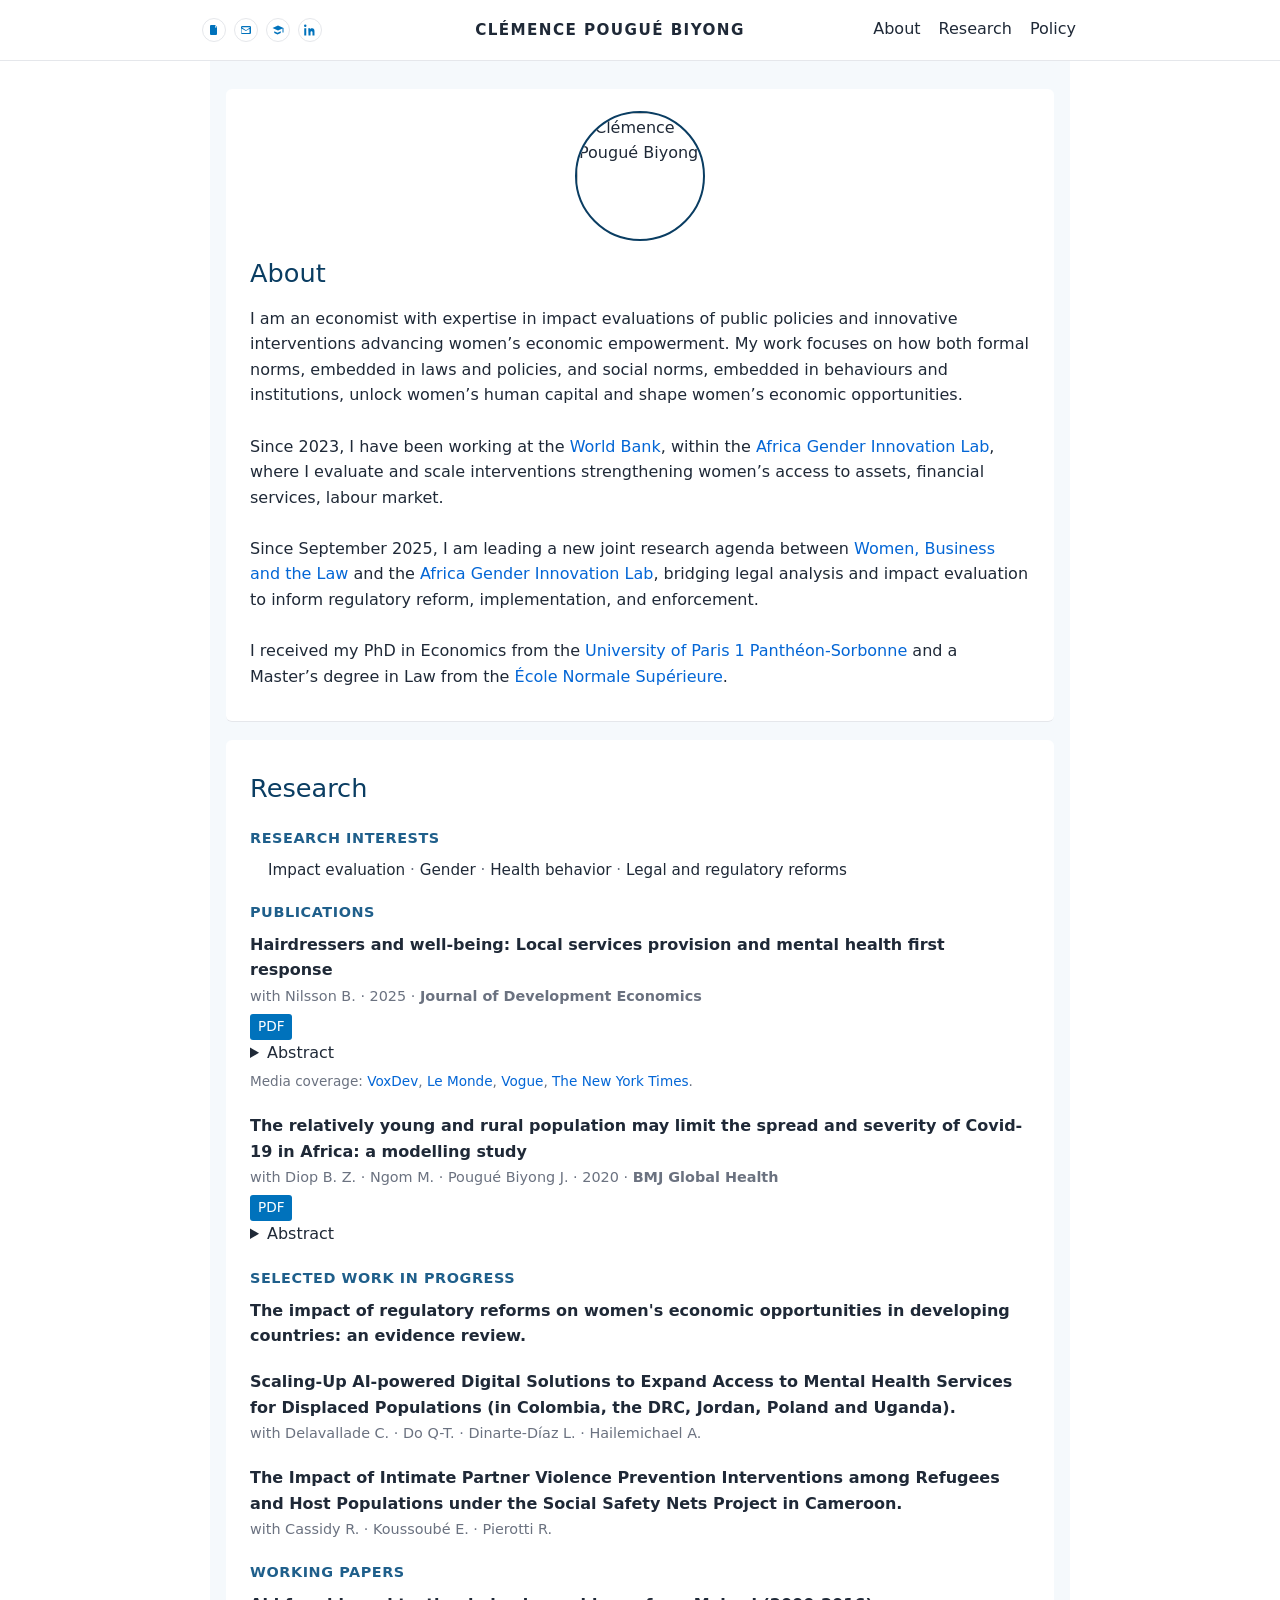
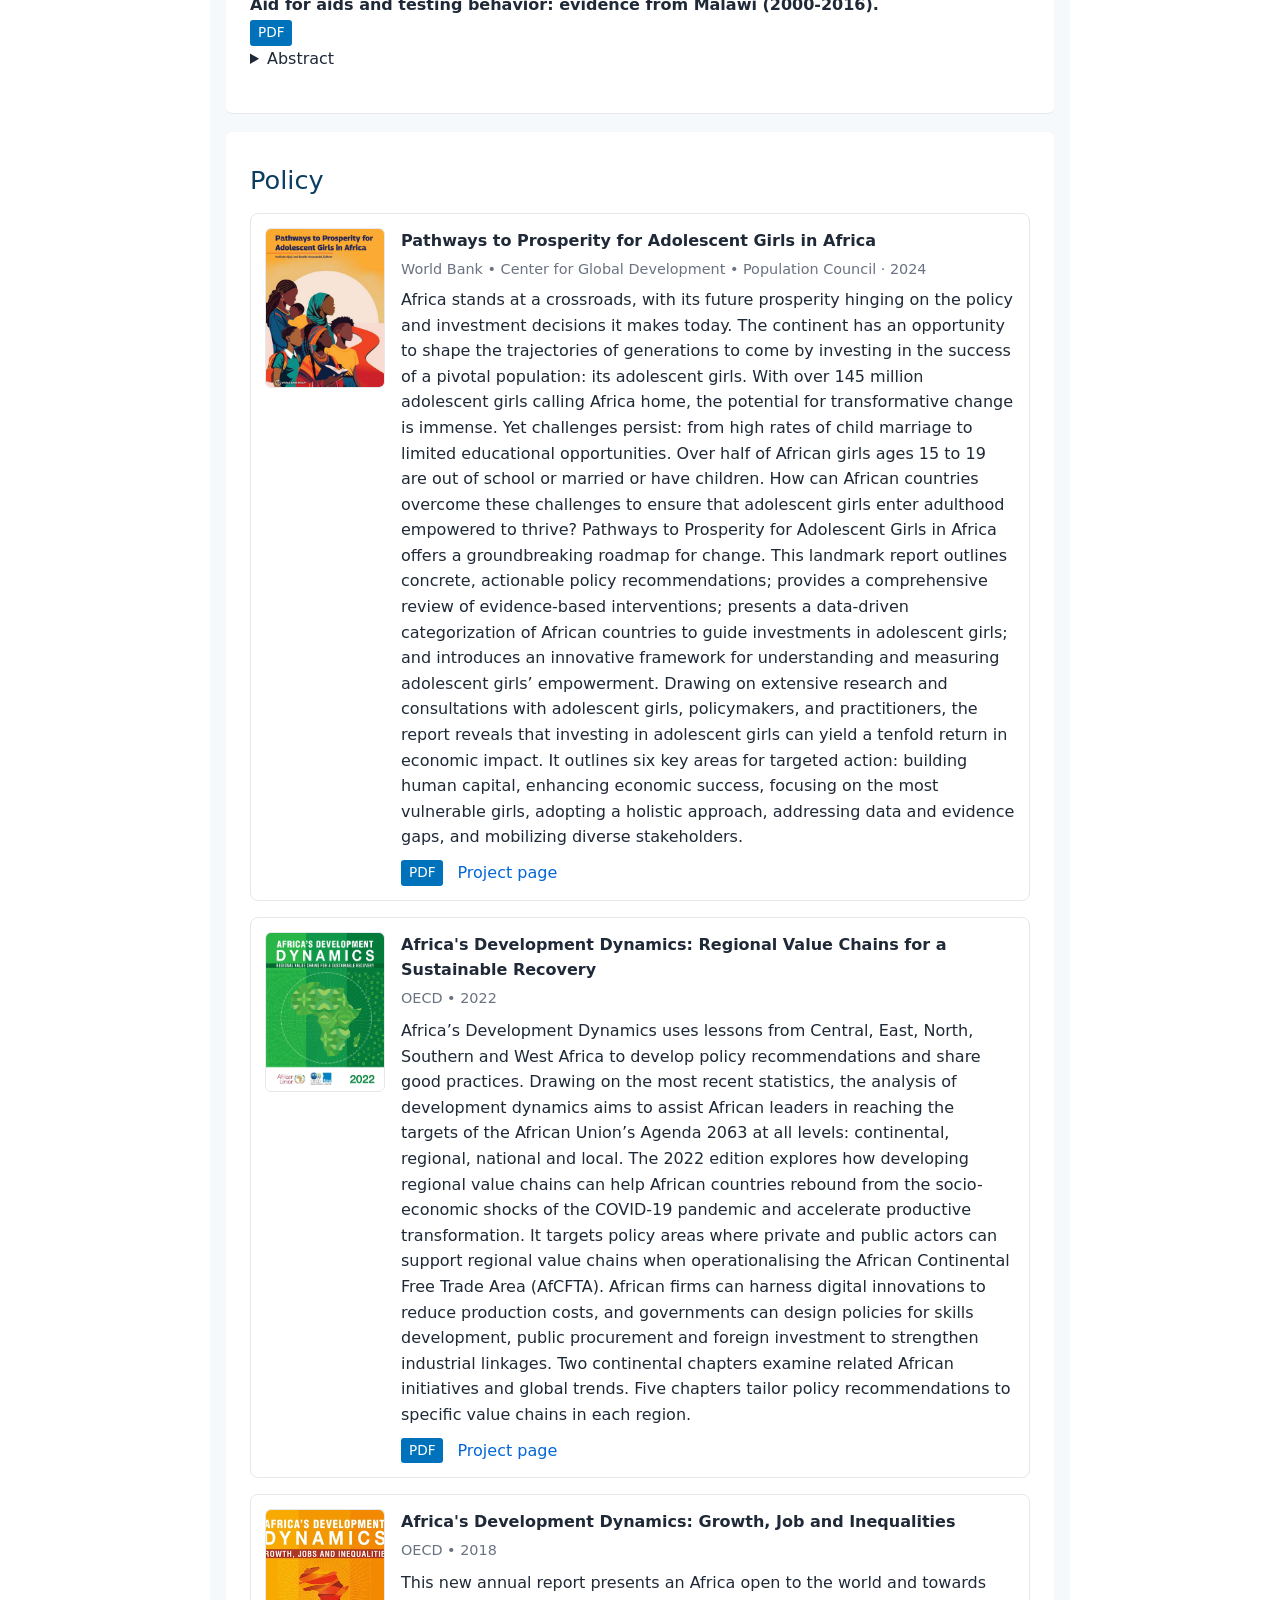
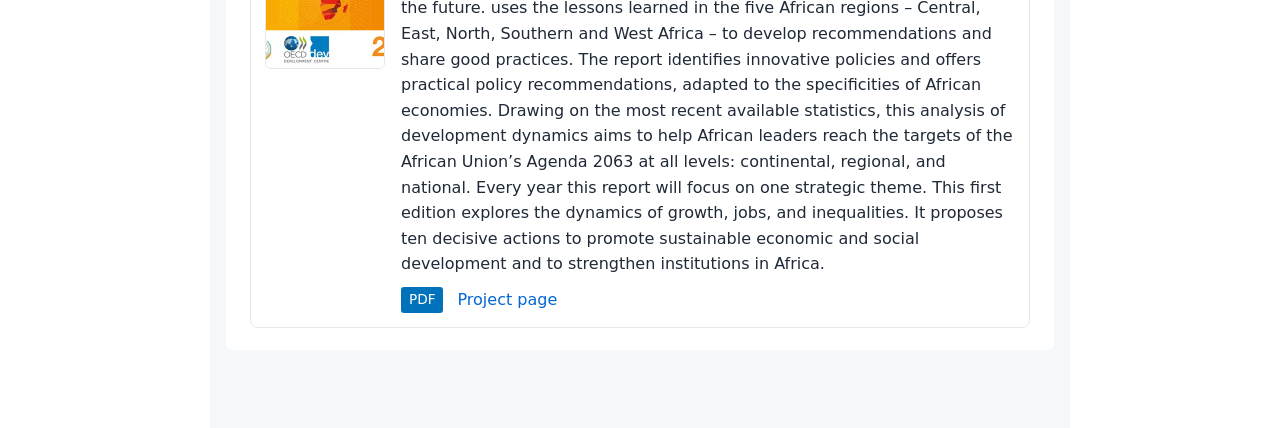
==== index.html @ cf520dab "Update index.html" ====
<head>
  <meta charset="utf-8">
  <meta name="viewport" content="width=device-width, initial-scale=1">

  <title>Clémence Pougué Biyong</title>

  <!-- Base styles -->
  <link rel="stylesheet" href="assets/css/style.css">

  <!-- One-page layout + overrides -->
  <link rel="stylesheet" href="assets/css/onepage.css">
</head>


<body class="onepage">

  <!-- Sticky top bandeau -->
<header class="topbar">
  <div class="topbar-inner topbar-3col">

    <!-- Left: photo + icons -->
 <div class="top-left">
  <div class="top-icons">
    <a class="top-icon" href="assets/cv/cv.pdf" target="_blank" rel="noopener" aria-label="CV" title="CV">
      <svg viewBox="0 0 24 24" aria-hidden="true">
        <path d="M6 2h8l4 4v14a2 2 0 0 1-2 2H6a2 2 0 0 1-2-2V4a2 2 0 0 1 2-2zm8 1.5V7h3.5L14 3.5zM7 12h10v1.5H7V12zm0 3h10v1.5H7V15zm0-6h6v1.5H7V9z"/>
      </svg>
    </a>

    <a class="top-icon" href="mailto:cpouguebiyong@worldbank.org" aria-label="Email" title="Email">
      <svg viewBox="0 0 24 24" aria-hidden="true">
        <path d="M2 6.5A2.5 2.5 0 0 1 4.5 4h15A2.5 2.5 0 0 1 22 6.5v11A2.5 2.5 0 0 1 19.5 20h-15A2.5 2.5 0 0 1 2 17.5v-11Zm2 .3v.3l8 5.2 8-5.2v-.3a.5.5 0 0 0-.5-.5h-15a.5.5 0 0 0-.5.5Zm16 2.1-7.4 4.8a1.5 1.5 0 0 1-1.6 0L3 8.9v8.6a.5.5 0 0 0 .5.5h15a.5.5 0 0 0 .5-.5V8.9Z"/>
      </svg>
    </a>

    <a class="top-icon" href="https://scholar.google.com/citations?user=H5azOdEAAAAJ&hl=fr" target="_blank" rel="noopener" aria-label="Google Scholar" title="Google Scholar">
      <svg viewBox="0 0 24 24" aria-hidden="true">
        <path d="M12 3 1 8l11 5 9-4.09V17h2V8L12 3zm-1 14.5-6.5-3V18L11 21l6.5-3v-3.5L11 17.5z"/>
      </svg>
    </a>

    <a class="top-icon" href="https://www.linkedin.com/in/cl%C3%A9mence-pougu%C3%A9-biyong-87492a155" target="_blank" rel="noopener" aria-label="LinkedIn" title="LinkedIn">
      <svg viewBox="0 0 24 24" aria-hidden="true">
        <path d="M4.98 3.5A2.48 2.48 0 1 1 2.5 1a2.48 2.48 0 0 1 2.48 2.5zM.5 8.5h4V23h-4zM8.5 8.5h3.8v2h.05c.53-1 1.84-2.05 3.79-2.05 4.05 0 4.8 2.67 4.8 6.14V23h-4v-5.4c0-1.29-.02-2.95-1.8-2.95-1.8 0-2.08 1.4-2.08 2.85V23h-4z"/>
      </svg>
    </a>
  </div>
</div>


    <!-- Centre: name -->
    <div class="top-center">
      <span class="brand-name">CLÉMENCE POUGUÉ BIYONG</span>
    </div>

    <!-- Right: nav -->
    <nav class="topnav top-right">
      <a href="#about">About</a>
      <a href="#research">Research</a>
      <a href="#policy">Policy</a>
    </nav>

  </div>
</header>


   <!-- Sticky top bandeau -->
<link rel="stylesheet" href="assets/css/style.css" />
<link rel="stylesheet" href="assets/css/onepage.css" />


  <!-- Main content -->
  <main class="main">

    <!-- ABOUT -->
   <section id="about" class="section">
       <img src="assets/img/Photo.jpeg"
       alt="Clémence Pougué Biyong"
       class="about-photo about-photo-top">

  <h2>About</h2>

  <div class="about-block">

    <p class="intro">
  I am an economist with expertise in impact evaluations of public policies and innovative interventions advancing women’s economic empowerment. 
      My work focuses on how both formal norms, embedded in laws and policies, and social norms, embedded in behaviours and institutions, 
      unlock women’s human capital and shape women’s economic opportunities.<br><br>
  Since 2023, I have been working at the
  <a href="https://www.worldbank.org/ext/en/home" target="_blank" rel="noopener">World Bank</a>,
  within the
  <a href="https://www.worldbank.org/en/programs/africa-gender-innovation-lab" target="_blank" rel="noopener">Africa Gender Innovation Lab</a>,
  where I evaluate and scale interventions strengthening women’s access to assets, financial services, labour market. <br><br>
  Since September 2025, I am leading a new joint research agenda between
  <a href="https://wbl.worldbank.org/" target="_blank" rel="noopener">Women, Business and the Law</a>
  and the
  <a href="https://www.worldbank.org/en/programs/africa-gender-innovation-lab" target="_blank" rel="noopener">Africa Gender Innovation Lab</a>,
  bridging legal analysis and impact evaluation to inform regulatory reform, implementation, and enforcement.<br><br>
 
  I received my PhD in Economics from the
  <a href="https://centredeconomiesorbonne.cnrs.fr/en/home/" target="_blank" rel="noopener">University of Paris 1 Panthéon-Sorbonne</a> and a Master’s degree in Law from the
  <a href="https://www.ens-rennes.fr/" target="_blank" rel="noopener">École Normale Supérieure</a>.
    </p>
  </div>

       
    </section>

    <!-- RESEARCH -->
   <section id="research" class="section">
  <h2>Research</h2>

  <!-- Research interests -->
  <div class="subhead">Research interests</div>
  <div class="research-interests">
   <span>Impact evaluation</span>
  <span>Gender</span>
  <span>Health behavior</span>
  <span>Legal and regulatory reforms</span>
</div>


  <!-- Publications -->
  <div class="subhead">Publications</div>

  <div class="paper">
    <div class="paper-title">
      Hairdressers and well-being: Local services provision and mental health first response
    </div>

    <div class="paper-meta">
      <span class="paper-coauthor" href="https://bjornnilsson.weebly.com/" target="_blank" rel="noopener"> with Nilsson B.</span> ·
      <span class="paper-year">2025</span> ·
      <span class="paper-journal">Journal of Development Economics</span>
    </div>

    <div class="paper-links">
      <a class="pdf-link" href="https://doi.org/10.1016/j.jdeveco.2025.103528" target="_blank" rel="noopener">PDF</a>
      <details class="abstract-toggle">
      <summary>Abstract</summary>
      <p>
        Mental health is globally underfunded. In low-income settings, innovative and layman solutions may constitute alternatives to formal 
        medical systems. We evaluate an innovative program training hairdressers to act as first responders to manifestations of mental health issues. 
        73 hairdressers were trained in active listening. We find some evidence that the training improved hairdresser-customer interactions, 
        but found no effect on the mental health of customers. We also found that training worsened mental health outcomes for hairdressers, 
        and speculate that this has to do with reduced stigma and improved self-evaluative capacities, showing that both customers and hairdressers 
        updated their beliefs about mental health. These results suggest that training alone in a context with stigma and poor mental 
        health awareness may not be enough to measurably improve mental health outcomes, and future similar interventions may want to consider 
        combining training with subsidized access to care, at least in an initial phase.
      </p>
    </details>
    </div>

    <div class="paper-media">
      Media coverage:
      <a href="https://voxdev.org/topic/health/caredressers-lessons-training-local-services-provide-mental-health-support" target="_blank" rel="noopener">VoxDev</a>, 
      <a href="https://www.lemonde.fr/afrique/article/2024/08/30/en-afrique-de-l-ouest-des-coiffeuses-en-premiere-ligne-face-aux-troubles-de-sante-mentale_6299004_3212.html" target="_blank" rel="noopener">Le Monde</a>,
      <a href="https://www.vogue.com/article/global-women-togo-braids" target="_blank" rel="noopener">Vogue</a>,
      <a href="https://www.nytimes.com/2023/11/26/world/africa/hair-salon-mental-health-services.html" target="_blank" rel="noopener">The New York Times</a>.
    </div>
  </div>

       <div class="paper">
    <div class="paper-title">
      The relatively young and rural population may limit the spread and severity of Covid-19 in Africa: a modelling study
    </div>

    <div class="paper-meta">
      <span class="paper-coauthor" href="https://bzdiop.github.io/" target="_blank" rel="noopener"> with Diop B. Z.</span> ·
      <span class="paper-coauthor" href="https://www.anl.gov/profile/marieme-ngom" target="_blank" rel="noopener"> Ngom M.</span> ·
      <span class="paper-coauthor" href="https://scholar.google.com/citations?user=QR7un6AAAAAJ&hl=fr&oi=ao" target="_blank" rel="noopener"> Pougué Biyong J.</span> ·
      <span class="paper-year">2020</span> ·
      <span class="paper-journal">BMJ Global Health</span>
    </div>

    <div class="paper-links">
      <a class="pdf-link" href="https://gh.bmj.com/content/5/5/e002699" target="_blank" rel="noopener">PDF</a>
      <details class="abstract-toggle">
      <summary>Abstract</summary>
      <p>
      A novel coronavirus disease 2019 (COVID-19) has spread to all regions of the world. There is great uncertainty regarding how countries’ characteristics will affect the spread of the epidemic; to date, there are few studies that attempt to predict the spread of the epidemic in African countries. In this paper, we investigate the role of demographic patterns, urbanisation and comorbidities on the possible trajectories of COVID-19 in Ghana, Kenya and Senegal.
       We use an augmented deterministic Susceptible-Infected-Recovered model to predict the true spread of the disease, under the containment measures taken so far. We disaggregate the infected compartment into asymptomatic, mildly symptomatic and severely symptomatic to match observed clinical development of COVID-19. We also account for age structures, urbanisation and comorbidities (HIV, tuberculosis, anaemia).
      In our baseline model, we project that the peak of active cases will occur in July, subject to the effectiveness of policy measures. When accounting for the urbanisation, and factoring in comorbidities, the peak may occur between 2 June and 17 June (Ghana), 22 July and 29 August (Kenya) and, finally, 28 May and 15 June (Senegal). Successful containment policies could lead to lower rates of severe infections. While most cases will be mild, we project in the absence of policies further containing the spread, that between 0.78% and 1.03%, 0.61% and 1.22%, and 0.60% and 0.84% of individuals in Ghana, Kenya and Senegal, respectively, may develop severe symptoms at the time of the peak of the epidemic.
     Compared with Europe, Africa’s younger and rural population may modify the severity of the epidemic. The large youth population may lead to more infections but most of these infections will be asymptomatic or mild, and will probably go undetected. The higher prevalence of underlying conditions must be considered.
      </p>
    </details>
    </div>
  </div>

  <!-- Work in progress -->
  <div class="subhead">Selected work in progress</div>

  <div class="paper">
    <div class="paper-title">
     The impact of regulatory reforms on women's economic opportunities in developing countries: an evidence review.
    </div>
    </div>

    <div class="paper">
    <div class="paper-title">
      Scaling-Up AI-powered Digital Solutions to Expand Access to Mental Health Services for Displaced Populations (in Colombia, the DRC, Jordan, Poland and Uganda).
    </div>

    <div class="paper-meta">
      <span class="paper-coauthor" href="https://sites.google.com/site/claradelavallade/" target="_blank" rel="noopener"> with Delavallade C.</span> ·
      <span class="paper-coauthor" href="https://sites.google.com/site/quytoando/home" target="_blank" rel="noopener"> Do Q-T.</span> ·
      <span class="paper-coauthor" href="https://sites.google.com/view/lelys-dinarte/home" target="_blank" rel="noopener"> Dinarte-Díaz L.</span> ·
      <span class="paper-coauthor" href="https://scholar.google.com/citations?user=SPNZbfsAAAAJ&hl=en" target="_blank" rel="noopener"> Hailemichael A.</span> 
    </div>
  </div>

  <div class="paper">
    <div class="paper-title">
      The Impact of Intimate Partner Violence Prevention Interventions among Refugees and Host Populations under the Social Safety Nets Project in Cameroon.
    </div>

    <div class="paper-meta">
      <span class="paper-coauthor" href="https://rachelmcassidy.com/" target="_blank" rel="noopener"> with Cassidy R.</span> ·
      <span class="paper-coauthor" href="https://www.estellekoussoube.com/" target="_blank" rel="noopener"> Koussoubé E.</span> ·
      <span class="paper-coauthor" href="https://scholar.google.com/citations?user=HZvjn2UAAAAJ&hl=en" target="_blank" rel="noopener"> Pierotti R.</span> 
   </div>
  </div>

  <!-- Working papers -->
  <div class="subhead">Working papers</div>

     <div class="paper">
    <div class="paper-title">
      Aid for aids and testing behavior: evidence from Malawi (2000-2016).
    </div>

    <div class="paper-links">
      <a class="pdf-link" href="https://www.dropbox.com/s/ooha1xe2pfmu7y4/MWI_AIDS_2022_08.pdf?dl=0" target="_blank" rel="noopener">PDF</a>
      <details class="abstract-toggle">
      <summary>Abstract</summary>
      <p>
     What is the impact of foreign aid-funded HIV-prevention programs on the testing decision?
Since the 1990s, Malawi has successfully fought HIV, yet it has the 6th HIV prevalence rate (2019) and the 10th HIV incidence rate (2016) worldwide. This empirical paper studies the impact of exposure to a prevention program on screening decision. It matches foreign aid-funded
HIV-prevention programs implemented between 1997 and 2017 (AidData and Ministry of Finance of Malawi) to 92,310 respondents from four Demographic and Health Survey (DHS) waves.
It finds that exposure to HIV-prevention programs has not increased the likelihood of getting tested. Instead, it has decreased the likelihood of being tested by 3 percent between 2004 and
2010. This impact varies according to the intensity of exposure. The analysis of mechanisms suggests that foreign-funded HIV-prevention programs would have increased stigma without any
impact on the level of knowledge about HIV, which was already high. The negative impact is stronger for men than women, encouraging further investigation into the “HIV testing burden” among couples.
      </p>
    </details>
    </div>
  </div>


</section>


    <!-- POLICY -->
<section id="policy" class="section">
  <h2>Policy</h2>

  <div class="policy-grid">

    <article class="policy-card">
      <img class="policy-cover"
           src="assets/img/policy/ado_report.png"
           alt="Cover of Ado Report"
           loading="lazy">

      <div class="policy-body">
        <div class="policy-title">Pathways to Prosperity for Adolescent Girls in Africa</div>
         <div class="paper-meta">
          <span class="paper-coauthor"> World Bank • Center for Global Development • Population Council</span> ·
          <span class="paper-year">2024</span> 
        </div>

        <p class="policy-desc">
          Africa stands at a crossroads, with its future prosperity hinging on the policy and investment decisions it makes today. 
          The continent has an opportunity to shape the trajectories of generations to come by investing in the success of a pivotal 
          population: its adolescent girls. With over 145 million adolescent girls calling Africa home, the potential for transformative 
          change is immense. Yet challenges persist: from high rates of child marriage to limited educational opportunities. Over half of 
          African girls ages 15 to 19 are out of school or married or have children. How can African countries overcome these challenges 
          to ensure that adolescent girls enter adulthood empowered to thrive? Pathways to Prosperity for Adolescent Girls in Africa offers 
          a groundbreaking roadmap for change. This landmark report outlines concrete, actionable policy recommendations; provides a comprehensive 
          review of evidence-based interventions; presents a data-driven categorization of African countries to guide investments in adolescent 
          girls; and introduces an innovative framework for understanding and measuring adolescent girls’ empowerment. Drawing on extensive 
          research and consultations with adolescent girls, policymakers, and practitioners, the report reveals that investing in adolescent 
          girls can yield a tenfold return in economic impact. It outlines six key areas for targeted action: building human capital, enhancing 
          economic success, focusing on the most vulnerable girls, adopting a holistic approach, addressing data and evidence gaps, and mobilizing 
          diverse stakeholders.
        </p>

        <div class="policy-links">
          <a class="pdf-link" href="https://openknowledge.worldbank.org/bitstreams/e8a16227-c015-437c-b661-c86788dff947/download" target="_blank" rel="noopener">PDF</a>
          <a href="https://www.worldbank.org/en/region/afr/publication/pathways-to-prosperity-for-adolescent-girls-in-africa" target="_blank" rel="noopener">Project page</a>
          <!-- Optional -->
          <!-- <a href="#" target="_blank" rel="noopener">Slides</a> -->
        </div>
      </div>
    </article>

        <article class="policy-card">
      <img class="policy-cover"
           src="assets/img/policy/afdd2022_report.jpg"
           alt="Cover of AfDD 2022"
           loading="lazy">

      <div class="policy-body">
        <div class="policy-title">Africa's Development Dynamics: Regional Value Chains for a Sustainable Recovery</div>
        <div class="policy-meta">OECD • 2022</div>

        <p class="policy-desc">
         Africa’s Development Dynamics uses lessons from Central, East, North, Southern and West Africa to develop policy recommendations 
          and share good practices. Drawing on the most recent statistics, the analysis of development dynamics aims to assist African 
          leaders in reaching the targets of the African Union’s Agenda 2063 at all levels: continental, regional, national and local. 
          The 2022 edition explores how developing regional value chains can help African countries rebound from the socio-economic 
          shocks of the COVID-19 pandemic and accelerate productive transformation. It targets policy areas where private and public 
          actors can support regional value chains when operationalising the African Continental Free Trade Area (AfCFTA). African firms 
          can harness digital innovations to reduce production costs, and governments can design policies for skills development, public 
          procurement and foreign investment to strengthen industrial linkages. Two continental chapters examine related African initiatives 
          and global trends. Five chapters tailor policy recommendations to specific value chains in each region.
        </p>

        <div class="policy-links">
          <a class="pdf-link" href="https://www.oecd.org/content/dam/oecd/en/publications/reports/2022/05/africa-s-development-dynamics-2022_8e128a8d/2e3b97fd-en.pdf" target="_blank" rel="noopener">PDF</a>
          <a href="https://www.oecd.org/en/publications/africa-s-development-dynamics-2022_2e3b97fd-en.html" target="_blank" rel="noopener">Project page</a>
        </div>
      </div>
    </article>

    <article class="policy-card">
      <img class="policy-cover"
           src="assets/img/policy/afdd2018_report.jpg"
           alt="Cover of AfDD 2018"
           loading="lazy">

      <div class="policy-body">
        <div class="policy-title">Africa's Development Dynamics: Growth, Job and Inequalities</div>
        <div class="policy-meta">OECD • 2018</div>

        <p class="policy-desc">
          This new annual report presents an Africa open to the world and towards the future. uses the lessons learned in the five African 
          regions – Central, East, North, Southern and West Africa – to develop recommendations and share good practices. The report 
          identifies innovative policies and offers practical policy recommendations, adapted to the specificities of African economies. 
          Drawing on the most recent available statistics, this analysis of development dynamics aims to help African leaders reach the targets 
          of the African Union’s Agenda 2063 at all levels: continental, regional, and national. Every year this report will focus on one 
          strategic theme. This first edition explores the dynamics of growth, jobs, and inequalities. It proposes ten decisive actions to 
          promote sustainable economic and social development and to strengthen institutions in Africa.
        </p>

        <div class="policy-links">
          <a class="pdf-link" href="https://www.oecd.org/content/dam/oecd/en/publications/reports/2018/07/africa-s-development-dynamics-2018_g1g906a2/9789264302501-en.pdf" target="_blank" rel="noopener">PDF</a>
          <a href="https://www.oecd.org/en/publications/africa-s-development-dynamics-2018_9789264302501-en.html#abstract" target="_blank" rel="noopener">Project page</a>
        </div>
      </div>
    </article>

  </div>
</section>

  
</body>
---- assets/css/style.css ----
:root{
  --text:#111;
  --muted:#666;
  --bg:#fff;
  --border:#e5e5e5;
  --link:#0366d6;
  --accent:#333;
  --maxw:860px;
}
*{box-sizing:border-box}
body{margin:0;font-family:system-ui,-apple-system,Segoe UI,Roboto,Helvetica,Arial,sans-serif;line-height:1.6;color:var(--text);background:var(--bg)}
a{color:var(--link);text-decoration:none}
a:hover{text-decoration:underline}
.container{max-width:var(--maxw);margin:0 auto;padding:0 16px}
.site-header{border-bottom:1px solid var(--border);padding:20px 0;background:#fafafa}
.identity{display:flex;gap:16px;align-items:center}
.identity img{width:64px;height:64px;border-radius:50%;object-fit:cover;border:1px solid var(--border)}
.identity h1{margin:0;font-size:1.4rem}
.identity .tagline,.identity .email,.identity .meta{margin:0;color:var(--muted);font-size:.95rem}
.nav{margin-top:12px;display:flex;gap:14px;flex-wrap:wrap}
.nav a {
  padding: 6px 0;
  color: var(--accent);             /* dark grey links */
  border-bottom: 2px solid transparent;
  transition: color 0.15s ease, border-color 0.15s ease;
}

.nav a:hover {
  color: #000;                      /* pure black on hover */
  border-color: #999;               /* subtle underline */
}

.nav a.active {
  color: #000;                      /* darker for active page */
  border-color: #333;               /* subtle underline for active */
  font-weight: 600;
}

.quicklinks{margin-top:10px;color:var(--muted);font-size:.95rem}
.content{padding:24px 0}
h2{margin-top:0}
.entry{margin:18px 0 28px}
.entry h3{margin:0 0 6px;font-size:1.15rem}
.entry .venue{font-weight:400;color:var(--muted)}
.media{display:grid;grid-template-columns:160px 1fr;gap:16px;align-items:start;margin:12px 0}
.media img{width:160px;height:110px;object-fit:cover;border:1px solid var(--border);border-radius:4px;background:#eee}
.credit{margin:0;color:var(--muted);font-size:.9rem}
blockquote{margin:10px 0;padding:8px 12px;border-left:3px solid var(--border);background:#fafafa}
.links{margin:.5rem 0}
hr{border:0;border-top:1px solid var(--border);margin:20px 0}
.site-footer{border-top:1px solid var(--border);padding:16px 0;background:#fafafa;color:var(--muted)}
@media (max-width:700px){
  .media{grid-template-columns:1fr}
  .identity{align-items:flex-start}
}

/* --- Larger profile header layout --- */
.large-header {
  background-color: #fff;
  border-bottom: 1px solid #eee;
  padding: 60px 0;
}

.profile-layout {
  display: flex;
  align-items: center;
  gap: 40px;
  max-width: 1000px;
  margin: 0 auto;
}

.profile-photo img {
  width: 320px; /* adjust size here */
  height: auto;
  border-radius: 10px;
  object-fit: cover;
  box-shadow: 0 2px 12px rgba(0,0,0,0.1);
}

.profile-text {
  flex: 1;
}

.profile-text h1 {
  font-size: 2rem;
  margin-bottom: 8px;
}

.profile-text .tagline {
  font-size: 1.1rem;
  color: #444;
  margin-bottom: 8px;
}

.profile-text .email,
.profile-text .meta {
  color: #666;
  font-size: 0.95rem;
  margin-bottom: 8px;
}

.profile-text .bio {
  margin-top: 15px;
  font-size: 1rem;
  line-height: 1.5;
}

/* Mobile view */
@media (max-width: 700px) {
  .profile-layout {
    flex-direction: column;
    align-items: center;
    text-align: center;
  }
  .profile-photo img {
    width: 80%;
    max-width: 260px;
  }
}

/* --- Font setup --- */
body {
  font-family: 'Source Sans 3', sans-serif;
  color: #222;  /* slightly softer black for readability */
}

/* --- Name (h1) style --- */
.profile-text h1 {
  font-family: 'Playfair Display', serif;
  font-weight: 700;
  font-size: 2.6rem;
  text-transform: uppercase;       /* all caps */
  color: #333333;                  /* dark grey */
  letter-spacing: 1px;             /* subtle spacing between letters */
  line-height: 1.1;
  margin-bottom: 10px;
}


/* ================================
   Harmonized dark grey icons
   ================================ */

.icon-row {
  display: flex;
  gap: 14px;
  margin: 8px 0 14px;
}

.icon-row .icon {
  display: inline-flex;
  align-items: center;
  justify-content: center;
  width: 36px;
  height: 36px;
  border: 1px solid var(--border);
  border-radius: 50%;
  text-decoration: none;
  background-color: #fff;
  transition: transform 0.15s ease, box-shadow 0.15s ease, background 0.15s ease;
}

/* Font Awesome icons */
.icon-row .icon i {
  color: var(--accent);
}

/* Inline SVG icons */
.icon-row .icon svg {
  fill: var(--accent);
  transition: fill 0.15s ease;
}

/* Hover effect: slightly darker grey */
.icon-row .icon:hover {
  transform: translateY(-1px);
  background-color: #f2f2f2;
  box-shadow: 0 2px 8px rgba(0,0,0,0.08);
}

.icon-row .icon:hover i {
  color: #000;
}
.icon-row .icon:hover svg {
  fill: #000;
}

/* Center icons on mobile */
@media (max-width:700px){
  .icon-row { justify-content: center; }
}
---- assets/css/onepage.css ----
/* One-page Nina-inspired layout with sticky top bar */

:root{
  --wb-blue:#0072bc;
  --wb-blue-dark:#005b97;
  --text:#1f2937;
  --muted:#6b7280;
  --border:#e5e7eb;
  --maxw:860px;
}

*{ box-sizing:border-box; }
html{ scroll-behavior:smooth; }

.onepage{
  margin:0;
  font-family: system-ui, -apple-system, Segoe UI, Roboto, Helvetica, Arial, sans-serif;
  color: var(--text);
  background:#fff;
  line-height:1.6;
}

/* Sticky bandeau */
.topbar{
  position: sticky;
  top: 0;
  z-index: 1000;
  background:#fff;
  border-bottom: 1px solid var(--border);
}

.topbar-inner{
  max-width: calc(var(--maxw) + 48px);
  margin: 0 auto;
  padding: 14px 16px;
  display:flex;
  align-items:center;
  justify-content: space-between;
  gap: 14px;
}

.brand-name{
  font-weight: 600;
  letter-spacing: 1.2px;
  font-size: 0.95rem;
  text-transform: uppercase;
}

/* Nav links */
.topnav{
  display:flex;
  gap: 14px;
  flex-wrap: wrap;
}

.topnav a{
  color: var(--text);
  text-decoration:none;
  padding: 6px 2px;
  border-bottom: 2px solid transparent;
}

.topnav a:hover{
  border-color: rgba(0,114,188,.35);
}

.topnav a:focus{
  outline: 2px solid rgba(0,114,188,.35);
  outline-offset: 3px;
}

/* Main layout */
.main{
  max-width: var(--maxw);
  margin: 0 auto;
  padding: 28px 16px 60px;
  background: #f5f9fc;   /* light blue background */
}


.section{
  padding: 20px 0;
  border-bottom: 1px solid var(--border);
}
.section:last-child{ border-bottom:0; }
.onepage .section{
  background: #ffffff;
  padding: 22px 24px;
  margin-bottom: 18px;
  border-radius: 6px;
}


/* Section titles */
.onepage h2{
  margin: 0 0 12px;
  font-size: 1.6rem;              /* bigger */
  font-weight: 500;
  margin-top: 6px;
  color: #0a3d62;                 /* same marine blue as photo border */
}


/* About intro */
.intro{
  margin: 0 0 14px;
  color: var(--text);
}

/* Nina-like icon row under About */
.iconrow{
  display:flex;
  gap: 12px;
  margin: 8px 0 4px;
}

.iconlink{
  width: 28px;              /* smaller circle */
  height: 28px;
  border: 1px solid var(--border);
  border-radius: 50%;
  display:inline-flex;
  align-items:center;
  justify-content:center;
  background:#fff;
  transition: transform .12s ease, border-color .12s ease;
}

.iconlink svg{
  width: 14px;              /* smaller icon */
  height: 14px;
  fill: var(--wb-blue);
}

.iconlink:hover{
  transform: translateY(-1px);
  border-color: var(--wb-blue);
  box-shadow: 0 6px 14px rgba(0,114,188,.18);
}

/* Research items */
.item{ margin: 14px 0 18px; }
.item-title{ font-weight: 600; }
.item-meta{ color: var(--muted); font-size: .95rem; }
.item-links{ color: var(--muted); font-size: .95rem; }
.item-links a{ color: var(--wb-blue); }

/* Anchor offset so headings don’t hide behind sticky bar */
.section{
  scroll-margin-top: 70px;
}

/* Mobile */
@media (max-width: 520px){
  .topbar-inner{ align-items:flex-start; flex-direction:column; }
  .topnav{ gap: 10px; }
}

/* Force About icon sizes */
.onepage .iconrow { gap: 10px; }

.onepage .iconlink{
  width: 26px !important;
  height: 26px !important;
  border-radius: 50% !important;
  padding: 0 !important;
  line-height: 0 !important;
}

.onepage .iconlink svg{
  width: 13px !important;
  height: 13px !important;
  display: block !important;
}

/* About section photo */
.onepage .about-block{
  display: flex;
  align-items: flex-start;
  gap: 16px;
  margin-bottom: 10px;
}

.onepage .about-photo{
  width: 110px;
  height: 110px;
  border-radius: 50%;
  object-fit: cover;
  border: 1px solid var(--border);
}

.onepage .intro{
  margin: 0;
}

/* Stack on mobile */
@media (max-width: 520px){
  .onepage .about-block{
    flex-direction: column;
    align-items: center;
    text-align: center;
  }
}

/* --- Top bandeau: left photo+icons, center name, right nav --- */
.onepage .topbar{
  position: sticky;
  top: 0;
  z-index: 1000;
  background: #fff;
  border-bottom: 1px solid var(--border);
}

.onepage .topbar-inner{
  max-width: calc(var(--maxw) + 48px);
  margin: 0 auto;
  padding: 10px 16px;
}

.onepage .topbar-3col{
  display: grid;
  grid-template-columns: 160px 1fr 220px;
  align-items: center;
  gap: 14px;
}

/* Left block */
.onepage .top-left{
  display: flex;
  align-items: center;
  gap: 12px;
}

.onepage .top-photo{
  width: 52px;
  height: 52px;
  border-radius: 50%;
  object-fit: cover;
  border: 1px solid var(--border);
}

.onepage .top-icons{
  display: flex;
  gap: 8px;
  flex-wrap: wrap;
}

.onepage .top-icon{
  width: 24px;
  height: 24px;
  border: 1px solid var(--border);
  border-radius: 50%;
  display: inline-flex;
  align-items: center;
  justify-content: center;
  background: #fff;
  transition: transform .12s ease, border-color .12s ease, box-shadow .12s ease;
}

.onepage .top-icon svg{
  width: 12px;
  height: 12px;
  fill: #000000;  /* slightly darker on hover */
  display: block;
}


.onepage .top-icon:hover{
  transform: translateY(-1px);
  border-color: var(--wb-blue);
  box-shadow: 0 6px 14px rgba(0,114,188,.18);
}

/* Center name */
.onepage .top-center{
  text-align: center;
}

.onepage .brand-name{
  font-weight: 600;
  letter-spacing: 1.4px;
  font-size: 0.95rem;
  text-transform: uppercase;
}

/* Right nav */
.onepage .topnav{
  display: flex;
  justify-content: flex-end;
  gap: 14px;
  flex-wrap: wrap;
}

.onepage .topnav a{
  color: var(--text);
  text-decoration: none;
  padding: 6px 2px;
  border-bottom: 2px solid transparent;
}

.onepage .topnav a:hover{
  border-color: rgba(0,114,188,.35);
}

/* Keep anchors visible below sticky bar */
.onepage .section{ scroll-margin-top: 90px; }

/* Mobile: stack left/center/right nicely */
@media (max-width: 820px){
  .onepage .topbar-3col{
    grid-template-columns: 1fr;
    justify-items: center;
    gap: 10px;
  }
  .onepage .top-left{
    justify-content: center;
  }
  .onepage .topnav{
    justify-content: center;
  }
}

/* Force photo on top, icons underneath in the left area */
.onepage .top-left{
  flex-direction: column;
  align-items: flex-start;
  gap: 10px;
}

.onepage .top-icons{
  display: flex;
  gap: 8px;
  flex-wrap: wrap;
}

/* Safety: ensure SVGs always render at the right size */
.onepage .top-icon svg{
  width: 12px !important;
  height: 12px !important;
  display: block !important;
  fill: var(--wb-blue) !important;
}

/* About photo above title */
.onepage .about-photo-top{
  display: block;
  margin: 0 auto 12px;   /* centered, space below */
}

/* Keep size discreet */
.onepage .about-photo{
  width: 130px;
  height: 130px;
  border-radius: 50%;
  object-fit: cover;
  border: 2px solid #0a3d62; /* marine blue */
}

/* Research section styling (Nina-style) */

.onepage .research-interests{
  margin: 6px 0 16px;
  padding-left: 18px;
}

.onepage .research-interests li{
  margin-bottom: 4px;
}

.onepage .paper{
  margin-bottom: 20px;
}

.onepage .paper-title{
  font-weight: 600;
  margin-bottom: 2px;
}

.onepage .paper-meta{
  font-size: 0.9rem;
  color: var(--muted);
  margin-bottom: 6px;
}

.onepage .paper-journal{
  font-weight: 600;
}

.onepage .paper-links{
  margin-bottom: 6px;
}

.onepage .pdf-link{
  display: inline-block;
  padding: 2px 8px;
  background: var(--wb-blue);
  color: #fff;
  font-size: 0.85rem;
  border-radius: 3px;
  margin-right: 6px;
}

.onepage .pdf-link:hover{
  background: var(--wb-blue-dark);
}

.onepage .abstract-link{
  font-size: 0.85rem;
}

.onepage .paper-media{
  font-size: 0.85rem;
  color: var(--muted);
}

/* Subheads (Research sections) */
.onepage .subhead{
  margin: 18px 0 8px;
  font-size: 0.9rem;
  font-weight: 600;
  text-transform: uppercase;
  letter-spacing: 0.04em;
  color: #1f5f8b;   /* same marine blue as section titles */
}


/* Research interests as horizontal list with dots */
.onepage .research-interests{
  margin: 6px 0 16px;
  font-size: 0.95rem;
  color: var(--text);
}

.onepage .research-interests span{
  display: inline;
}

.onepage .research-interests span:not(:last-child)::after{
  content: " · ";
  color: var(--muted);
}

/* Policy section with report covers */
.onepage .policy-grid{
  display: grid;
  gap: 16px;
  margin-top: 8px;
}

.onepage .policy-card{
  display: grid;
  grid-template-columns: 120px 1fr;
  gap: 16px;
  align-items: start;
  padding: 14px;
  border: 1px solid var(--border);
  border-radius: 8px;
  background: #fff;
}

.onepage .policy-cover{
  width: 120px;
  height: 160px;
  object-fit: cover;
  border-radius: 6px;
  border: 1px solid var(--border);
  background: #f3f4f6;
}

.onepage .policy-title{
  font-weight: 600;
  margin: 0 0 4px;
}

.onepage .policy-meta{
  color: var(--muted);
  font-size: 0.9rem;
  margin-bottom: 8px;
}

.onepage .policy-desc{
  margin: 0 0 10px;
}

.onepage .policy-links{
  display: flex;
  flex-wrap: wrap;
  gap: 8px;
  align-items: center;
}

/* Mobile: stack cover above text */
@media (max-width: 520px){
  .onepage .policy-card{
    grid-template-columns: 1fr;
  }
  .onepage .policy-cover{
    width: 100%;
    height: auto;
    max-height: 260px;
  }
}
---- assets/css/style.css ----
:root{
  --text:#111;
  --muted:#666;
  --bg:#fff;
  --border:#e5e5e5;
  --link:#0366d6;
  --accent:#333;
  --maxw:860px;
}
*{box-sizing:border-box}
body{margin:0;font-family:system-ui,-apple-system,Segoe UI,Roboto,Helvetica,Arial,sans-serif;line-height:1.6;color:var(--text);background:var(--bg)}
a{color:var(--link);text-decoration:none}
a:hover{text-decoration:underline}
.container{max-width:var(--maxw);margin:0 auto;padding:0 16px}
.site-header{border-bottom:1px solid var(--border);padding:20px 0;background:#fafafa}
.identity{display:flex;gap:16px;align-items:center}
.identity img{width:64px;height:64px;border-radius:50%;object-fit:cover;border:1px solid var(--border)}
.identity h1{margin:0;font-size:1.4rem}
.identity .tagline,.identity .email,.identity .meta{margin:0;color:var(--muted);font-size:.95rem}
.nav{margin-top:12px;display:flex;gap:14px;flex-wrap:wrap}
.nav a {
  padding: 6px 0;
  color: var(--accent);             /* dark grey links */
  border-bottom: 2px solid transparent;
  transition: color 0.15s ease, border-color 0.15s ease;
}

.nav a:hover {
  color: #000;                      /* pure black on hover */
  border-color: #999;               /* subtle underline */
}

.nav a.active {
  color: #000;                      /* darker for active page */
  border-color: #333;               /* subtle underline for active */
  font-weight: 600;
}

.quicklinks{margin-top:10px;color:var(--muted);font-size:.95rem}
.content{padding:24px 0}
h2{margin-top:0}
.entry{margin:18px 0 28px}
.entry h3{margin:0 0 6px;font-size:1.15rem}
.entry .venue{font-weight:400;color:var(--muted)}
.media{display:grid;grid-template-columns:160px 1fr;gap:16px;align-items:start;margin:12px 0}
.media img{width:160px;height:110px;object-fit:cover;border:1px solid var(--border);border-radius:4px;background:#eee}
.credit{margin:0;color:var(--muted);font-size:.9rem}
blockquote{margin:10px 0;padding:8px 12px;border-left:3px solid var(--border);background:#fafafa}
.links{margin:.5rem 0}
hr{border:0;border-top:1px solid var(--border);margin:20px 0}
.site-footer{border-top:1px solid var(--border);padding:16px 0;background:#fafafa;color:var(--muted)}
@media (max-width:700px){
  .media{grid-template-columns:1fr}
  .identity{align-items:flex-start}
}

/* --- Larger profile header layout --- */
.large-header {
  background-color: #fff;
  border-bottom: 1px solid #eee;
  padding: 60px 0;
}

.profile-layout {
  display: flex;
  align-items: center;
  gap: 40px;
  max-width: 1000px;
  margin: 0 auto;
}

.profile-photo img {
  width: 320px; /* adjust size here */
  height: auto;
  border-radius: 10px;
  object-fit: cover;
  box-shadow: 0 2px 12px rgba(0,0,0,0.1);
}

.profile-text {
  flex: 1;
}

.profile-text h1 {
  font-size: 2rem;
  margin-bottom: 8px;
}

.profile-text .tagline {
  font-size: 1.1rem;
  color: #444;
  margin-bottom: 8px;
}

.profile-text .email,
.profile-text .meta {
  color: #666;
  font-size: 0.95rem;
  margin-bottom: 8px;
}

.profile-text .bio {
  margin-top: 15px;
  font-size: 1rem;
  line-height: 1.5;
}

/* Mobile view */
@media (max-width: 700px) {
  .profile-layout {
    flex-direction: column;
    align-items: center;
    text-align: center;
  }
  .profile-photo img {
    width: 80%;
    max-width: 260px;
  }
}

/* --- Font setup --- */
body {
  font-family: 'Source Sans 3', sans-serif;
  color: #222;  /* slightly softer black for readability */
}

/* --- Name (h1) style --- */
.profile-text h1 {
  font-family: 'Playfair Display', serif;
  font-weight: 700;
  font-size: 2.6rem;
  text-transform: uppercase;       /* all caps */
  color: #333333;                  /* dark grey */
  letter-spacing: 1px;             /* subtle spacing between letters */
  line-height: 1.1;
  margin-bottom: 10px;
}


/* ================================
   Harmonized dark grey icons
   ================================ */

.icon-row {
  display: flex;
  gap: 14px;
  margin: 8px 0 14px;
}

.icon-row .icon {
  display: inline-flex;
  align-items: center;
  justify-content: center;
  width: 36px;
  height: 36px;
  border: 1px solid var(--border);
  border-radius: 50%;
  text-decoration: none;
  background-color: #fff;
  transition: transform 0.15s ease, box-shadow 0.15s ease, background 0.15s ease;
}

/* Font Awesome icons */
.icon-row .icon i {
  color: var(--accent);
}

/* Inline SVG icons */
.icon-row .icon svg {
  fill: var(--accent);
  transition: fill 0.15s ease;
}

/* Hover effect: slightly darker grey */
.icon-row .icon:hover {
  transform: translateY(-1px);
  background-color: #f2f2f2;
  box-shadow: 0 2px 8px rgba(0,0,0,0.08);
}

.icon-row .icon:hover i {
  color: #000;
}
.icon-row .icon:hover svg {
  fill: #000;
}

/* Center icons on mobile */
@media (max-width:700px){
  .icon-row { justify-content: center; }
}
---- assets/css/onepage.css ----
/* One-page Nina-inspired layout with sticky top bar */

:root{
  --wb-blue:#0072bc;
  --wb-blue-dark:#005b97;
  --text:#1f2937;
  --muted:#6b7280;
  --border:#e5e7eb;
  --maxw:860px;
}

*{ box-sizing:border-box; }
html{ scroll-behavior:smooth; }

.onepage{
  margin:0;
  font-family: system-ui, -apple-system, Segoe UI, Roboto, Helvetica, Arial, sans-serif;
  color: var(--text);
  background:#fff;
  line-height:1.6;
}

/* Sticky bandeau */
.topbar{
  position: sticky;
  top: 0;
  z-index: 1000;
  background:#fff;
  border-bottom: 1px solid var(--border);
}

.topbar-inner{
  max-width: calc(var(--maxw) + 48px);
  margin: 0 auto;
  padding: 14px 16px;
  display:flex;
  align-items:center;
  justify-content: space-between;
  gap: 14px;
}

.brand-name{
  font-weight: 600;
  letter-spacing: 1.2px;
  font-size: 0.95rem;
  text-transform: uppercase;
}

/* Nav links */
.topnav{
  display:flex;
  gap: 14px;
  flex-wrap: wrap;
}

.topnav a{
  color: var(--text);
  text-decoration:none;
  padding: 6px 2px;
  border-bottom: 2px solid transparent;
}

.topnav a:hover{
  border-color: rgba(0,114,188,.35);
}

.topnav a:focus{
  outline: 2px solid rgba(0,114,188,.35);
  outline-offset: 3px;
}

/* Main layout */
.main{
  max-width: var(--maxw);
  margin: 0 auto;
  padding: 28px 16px 60px;
  background: #f5f9fc;   /* light blue background */
}


.section{
  padding: 20px 0;
  border-bottom: 1px solid var(--border);
}
.section:last-child{ border-bottom:0; }
.onepage .section{
  background: #ffffff;
  padding: 22px 24px;
  margin-bottom: 18px;
  border-radius: 6px;
}


/* Section titles */
.onepage h2{
  margin: 0 0 12px;
  font-size: 1.6rem;              /* bigger */
  font-weight: 500;
  margin-top: 6px;
  color: #0a3d62;                 /* same marine blue as photo border */
}


/* About intro */
.intro{
  margin: 0 0 14px;
  color: var(--text);
}

/* Nina-like icon row under About */
.iconrow{
  display:flex;
  gap: 12px;
  margin: 8px 0 4px;
}

.iconlink{
  width: 28px;              /* smaller circle */
  height: 28px;
  border: 1px solid var(--border);
  border-radius: 50%;
  display:inline-flex;
  align-items:center;
  justify-content:center;
  background:#fff;
  transition: transform .12s ease, border-color .12s ease;
}

.iconlink svg{
  width: 14px;              /* smaller icon */
  height: 14px;
  fill: var(--wb-blue);
}

.iconlink:hover{
  transform: translateY(-1px);
  border-color: var(--wb-blue);
  box-shadow: 0 6px 14px rgba(0,114,188,.18);
}

/* Research items */
.item{ margin: 14px 0 18px; }
.item-title{ font-weight: 600; }
.item-meta{ color: var(--muted); font-size: .95rem; }
.item-links{ color: var(--muted); font-size: .95rem; }
.item-links a{ color: var(--wb-blue); }

/* Anchor offset so headings don’t hide behind sticky bar */
.section{
  scroll-margin-top: 70px;
}

/* Mobile */
@media (max-width: 520px){
  .topbar-inner{ align-items:flex-start; flex-direction:column; }
  .topnav{ gap: 10px; }
}

/* Force About icon sizes */
.onepage .iconrow { gap: 10px; }

.onepage .iconlink{
  width: 26px !important;
  height: 26px !important;
  border-radius: 50% !important;
  padding: 0 !important;
  line-height: 0 !important;
}

.onepage .iconlink svg{
  width: 13px !important;
  height: 13px !important;
  display: block !important;
}

/* About section photo */
.onepage .about-block{
  display: flex;
  align-items: flex-start;
  gap: 16px;
  margin-bottom: 10px;
}

.onepage .about-photo{
  width: 110px;
  height: 110px;
  border-radius: 50%;
  object-fit: cover;
  border: 1px solid var(--border);
}

.onepage .intro{
  margin: 0;
}

/* Stack on mobile */
@media (max-width: 520px){
  .onepage .about-block{
    flex-direction: column;
    align-items: center;
    text-align: center;
  }
}

/* --- Top bandeau: left photo+icons, center name, right nav --- */
.onepage .topbar{
  position: sticky;
  top: 0;
  z-index: 1000;
  background: #fff;
  border-bottom: 1px solid var(--border);
}

.onepage .topbar-inner{
  max-width: calc(var(--maxw) + 48px);
  margin: 0 auto;
  padding: 10px 16px;
}

.onepage .topbar-3col{
  display: grid;
  grid-template-columns: 160px 1fr 220px;
  align-items: center;
  gap: 14px;
}

/* Left block */
.onepage .top-left{
  display: flex;
  align-items: center;
  gap: 12px;
}

.onepage .top-photo{
  width: 52px;
  height: 52px;
  border-radius: 50%;
  object-fit: cover;
  border: 1px solid var(--border);
}

.onepage .top-icons{
  display: flex;
  gap: 8px;
  flex-wrap: wrap;
}

.onepage .top-icon{
  width: 24px;
  height: 24px;
  border: 1px solid var(--border);
  border-radius: 50%;
  display: inline-flex;
  align-items: center;
  justify-content: center;
  background: #fff;
  transition: transform .12s ease, border-color .12s ease, box-shadow .12s ease;
}

.onepage .top-icon svg{
  width: 12px;
  height: 12px;
  fill: #000000;  /* slightly darker on hover */
  display: block;
}


.onepage .top-icon:hover{
  transform: translateY(-1px);
  border-color: var(--wb-blue);
  box-shadow: 0 6px 14px rgba(0,114,188,.18);
}

/* Center name */
.onepage .top-center{
  text-align: center;
}

.onepage .brand-name{
  font-weight: 600;
  letter-spacing: 1.4px;
  font-size: 0.95rem;
  text-transform: uppercase;
}

/* Right nav */
.onepage .topnav{
  display: flex;
  justify-content: flex-end;
  gap: 14px;
  flex-wrap: wrap;
}

.onepage .topnav a{
  color: var(--text);
  text-decoration: none;
  padding: 6px 2px;
  border-bottom: 2px solid transparent;
}

.onepage .topnav a:hover{
  border-color: rgba(0,114,188,.35);
}

/* Keep anchors visible below sticky bar */
.onepage .section{ scroll-margin-top: 90px; }

/* Mobile: stack left/center/right nicely */
@media (max-width: 820px){
  .onepage .topbar-3col{
    grid-template-columns: 1fr;
    justify-items: center;
    gap: 10px;
  }
  .onepage .top-left{
    justify-content: center;
  }
  .onepage .topnav{
    justify-content: center;
  }
}

/* Force photo on top, icons underneath in the left area */
.onepage .top-left{
  flex-direction: column;
  align-items: flex-start;
  gap: 10px;
}

.onepage .top-icons{
  display: flex;
  gap: 8px;
  flex-wrap: wrap;
}

/* Safety: ensure SVGs always render at the right size */
.onepage .top-icon svg{
  width: 12px !important;
  height: 12px !important;
  display: block !important;
  fill: var(--wb-blue) !important;
}

/* About photo above title */
.onepage .about-photo-top{
  display: block;
  margin: 0 auto 12px;   /* centered, space below */
}

/* Keep size discreet */
.onepage .about-photo{
  width: 130px;
  height: 130px;
  border-radius: 50%;
  object-fit: cover;
  border: 2px solid #0a3d62; /* marine blue */
}

/* Research section styling (Nina-style) */

.onepage .research-interests{
  margin: 6px 0 16px;
  padding-left: 18px;
}

.onepage .research-interests li{
  margin-bottom: 4px;
}

.onepage .paper{
  margin-bottom: 20px;
}

.onepage .paper-title{
  font-weight: 600;
  margin-bottom: 2px;
}

.onepage .paper-meta{
  font-size: 0.9rem;
  color: var(--muted);
  margin-bottom: 6px;
}

.onepage .paper-journal{
  font-weight: 600;
}

.onepage .paper-links{
  margin-bottom: 6px;
}

.onepage .pdf-link{
  display: inline-block;
  padding: 2px 8px;
  background: var(--wb-blue);
  color: #fff;
  font-size: 0.85rem;
  border-radius: 3px;
  margin-right: 6px;
}

.onepage .pdf-link:hover{
  background: var(--wb-blue-dark);
}

.onepage .abstract-link{
  font-size: 0.85rem;
}

.onepage .paper-media{
  font-size: 0.85rem;
  color: var(--muted);
}

/* Subheads (Research sections) */
.onepage .subhead{
  margin: 18px 0 8px;
  font-size: 0.9rem;
  font-weight: 600;
  text-transform: uppercase;
  letter-spacing: 0.04em;
  color: #1f5f8b;   /* same marine blue as section titles */
}


/* Research interests as horizontal list with dots */
.onepage .research-interests{
  margin: 6px 0 16px;
  font-size: 0.95rem;
  color: var(--text);
}

.onepage .research-interests span{
  display: inline;
}

.onepage .research-interests span:not(:last-child)::after{
  content: " · ";
  color: var(--muted);
}

/* Policy section with report covers */
.onepage .policy-grid{
  display: grid;
  gap: 16px;
  margin-top: 8px;
}

.onepage .policy-card{
  display: grid;
  grid-template-columns: 120px 1fr;
  gap: 16px;
  align-items: start;
  padding: 14px;
  border: 1px solid var(--border);
  border-radius: 8px;
  background: #fff;
}

.onepage .policy-cover{
  width: 120px;
  height: 160px;
  object-fit: cover;
  border-radius: 6px;
  border: 1px solid var(--border);
  background: #f3f4f6;
}

.onepage .policy-title{
  font-weight: 600;
  margin: 0 0 4px;
}

.onepage .policy-meta{
  color: var(--muted);
  font-size: 0.9rem;
  margin-bottom: 8px;
}

.onepage .policy-desc{
  margin: 0 0 10px;
}

.onepage .policy-links{
  display: flex;
  flex-wrap: wrap;
  gap: 8px;
  align-items: center;
}

/* Mobile: stack cover above text */
@media (max-width: 520px){
  .onepage .policy-card{
    grid-template-columns: 1fr;
  }
  .onepage .policy-cover{
    width: 100%;
    height: auto;
    max-height: 260px;
  }
}
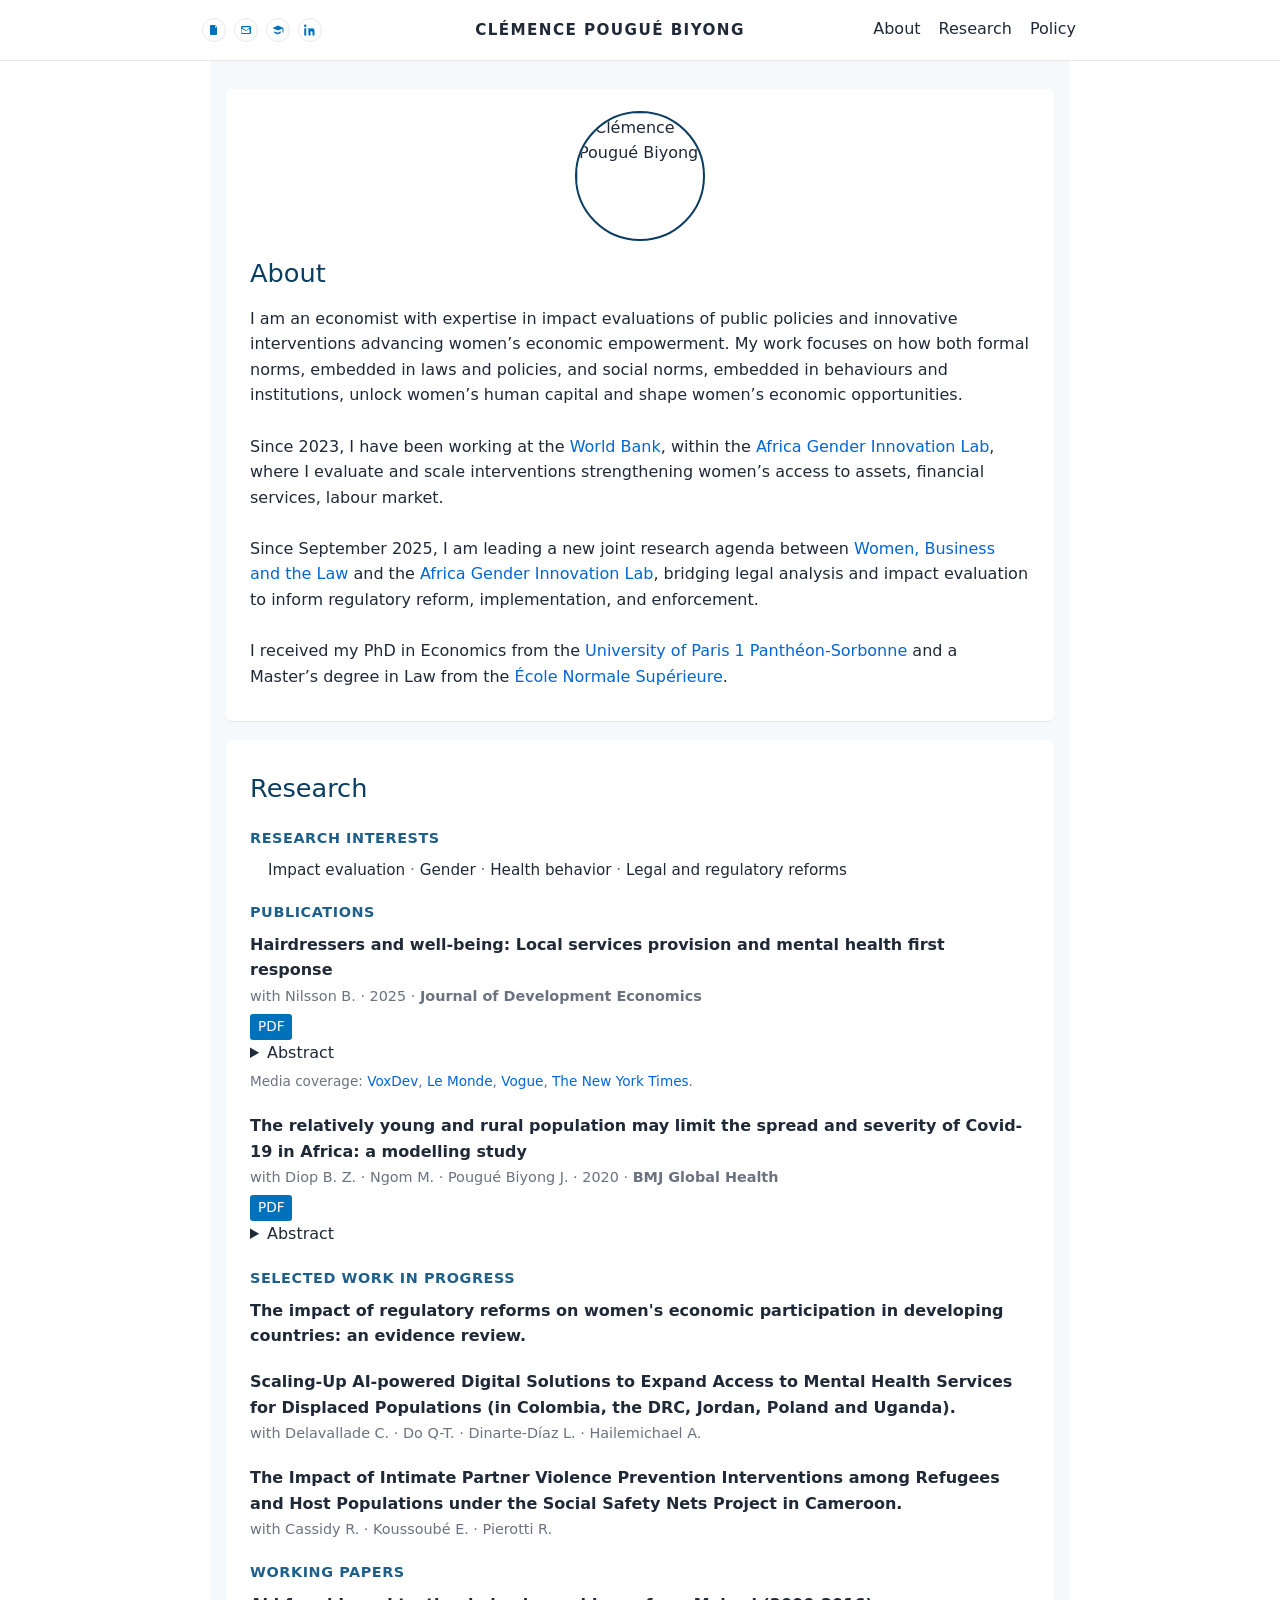
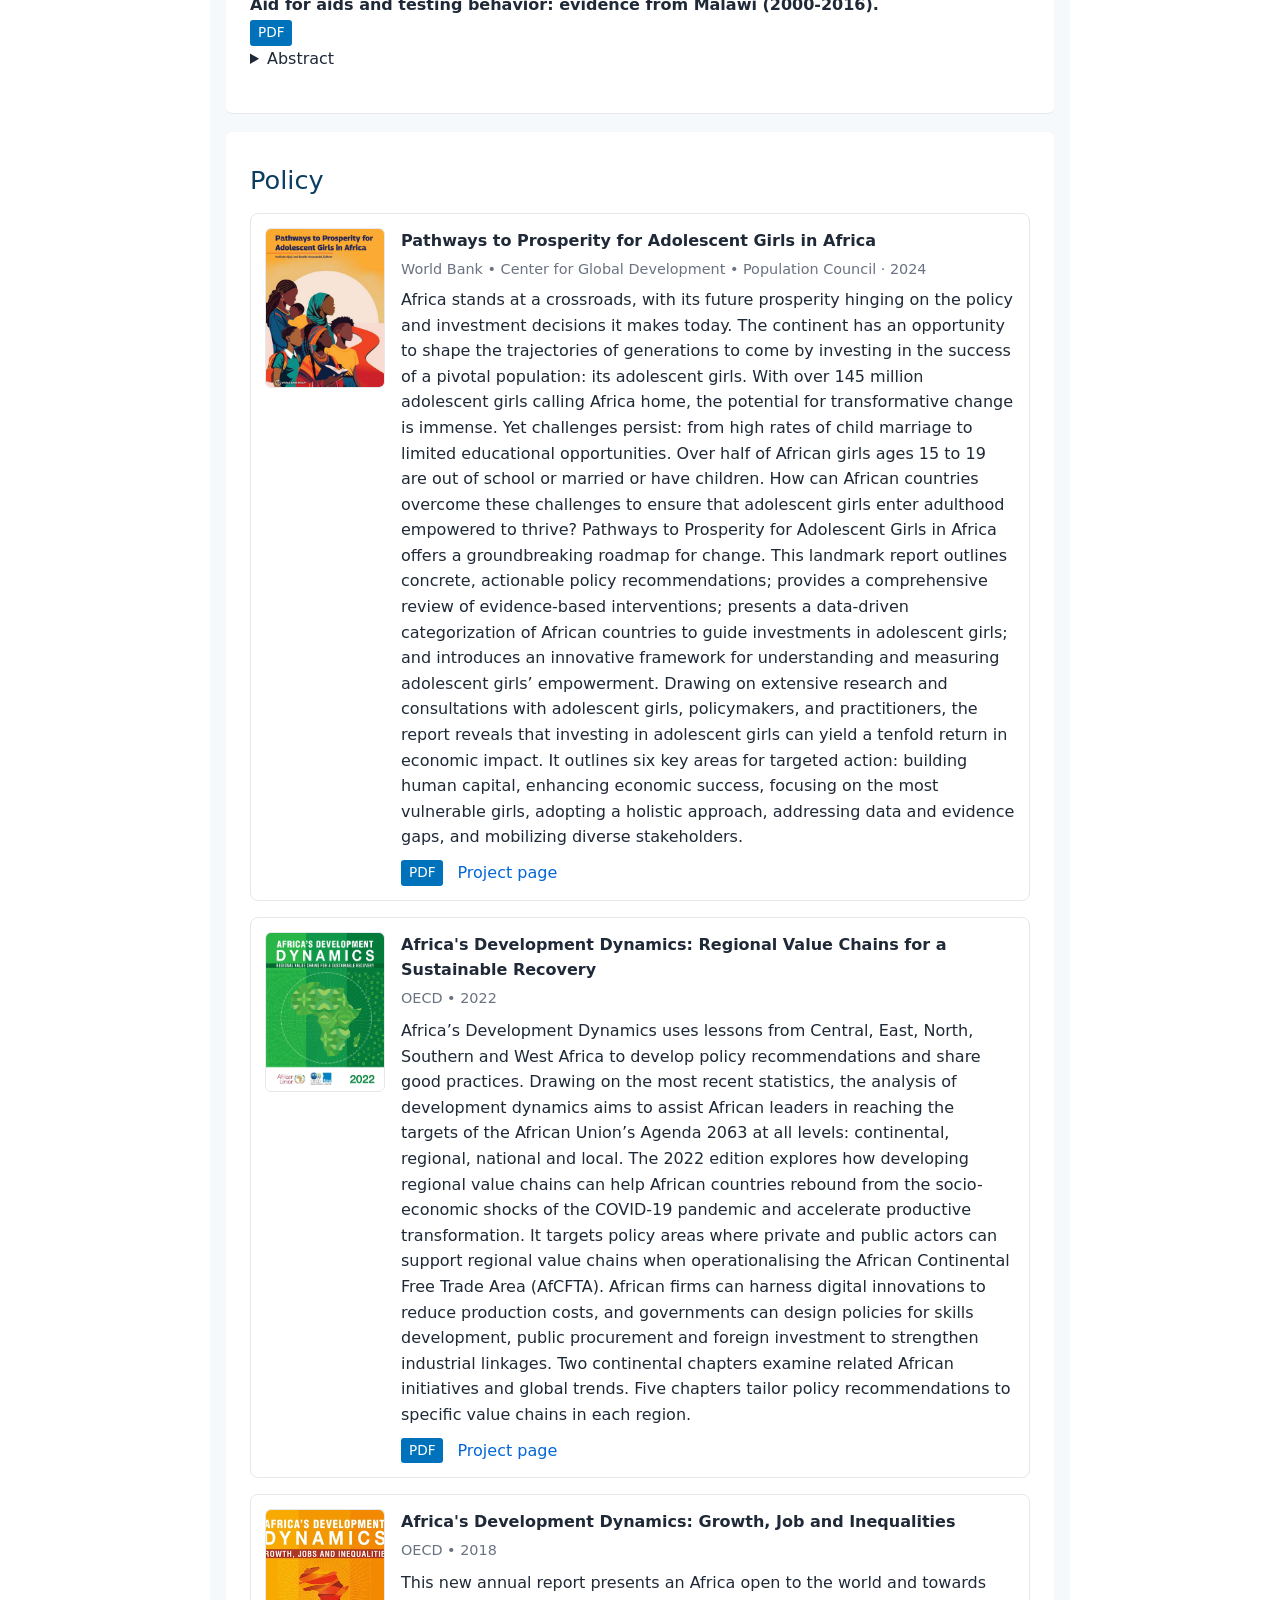
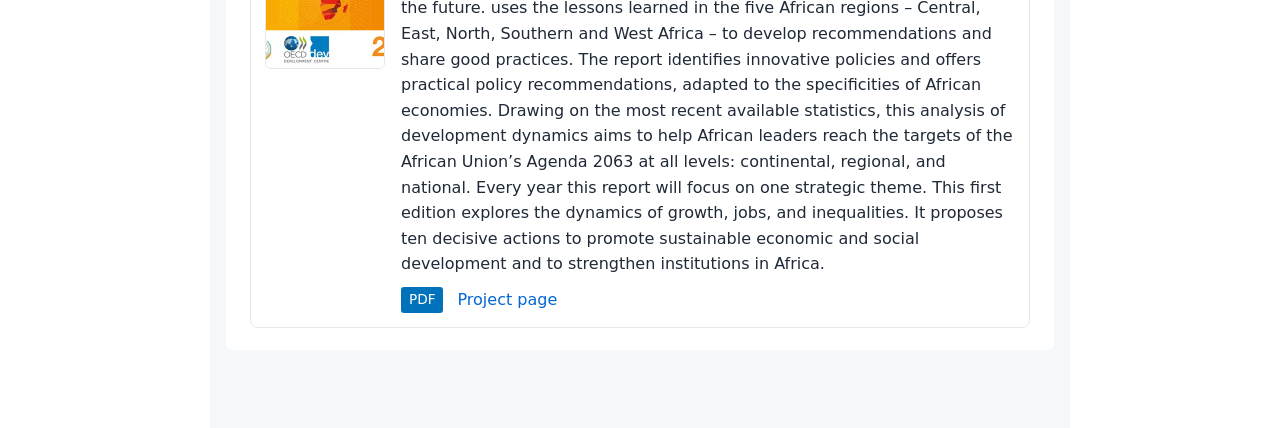
==== commit 0de45254: "Update index.html" ====
--- a/index.html
+++ b/index.html
@@ -192,7 +192,7 @@
 
   <div class="paper">
     <div class="paper-title">
-     The impact of regulatory reforms on women's economic opportunities in developing countries: an evidence review.
+     The impact of regulatory reforms on women's economic participation in developing countries: an evidence review.
     </div>
     </div>
 
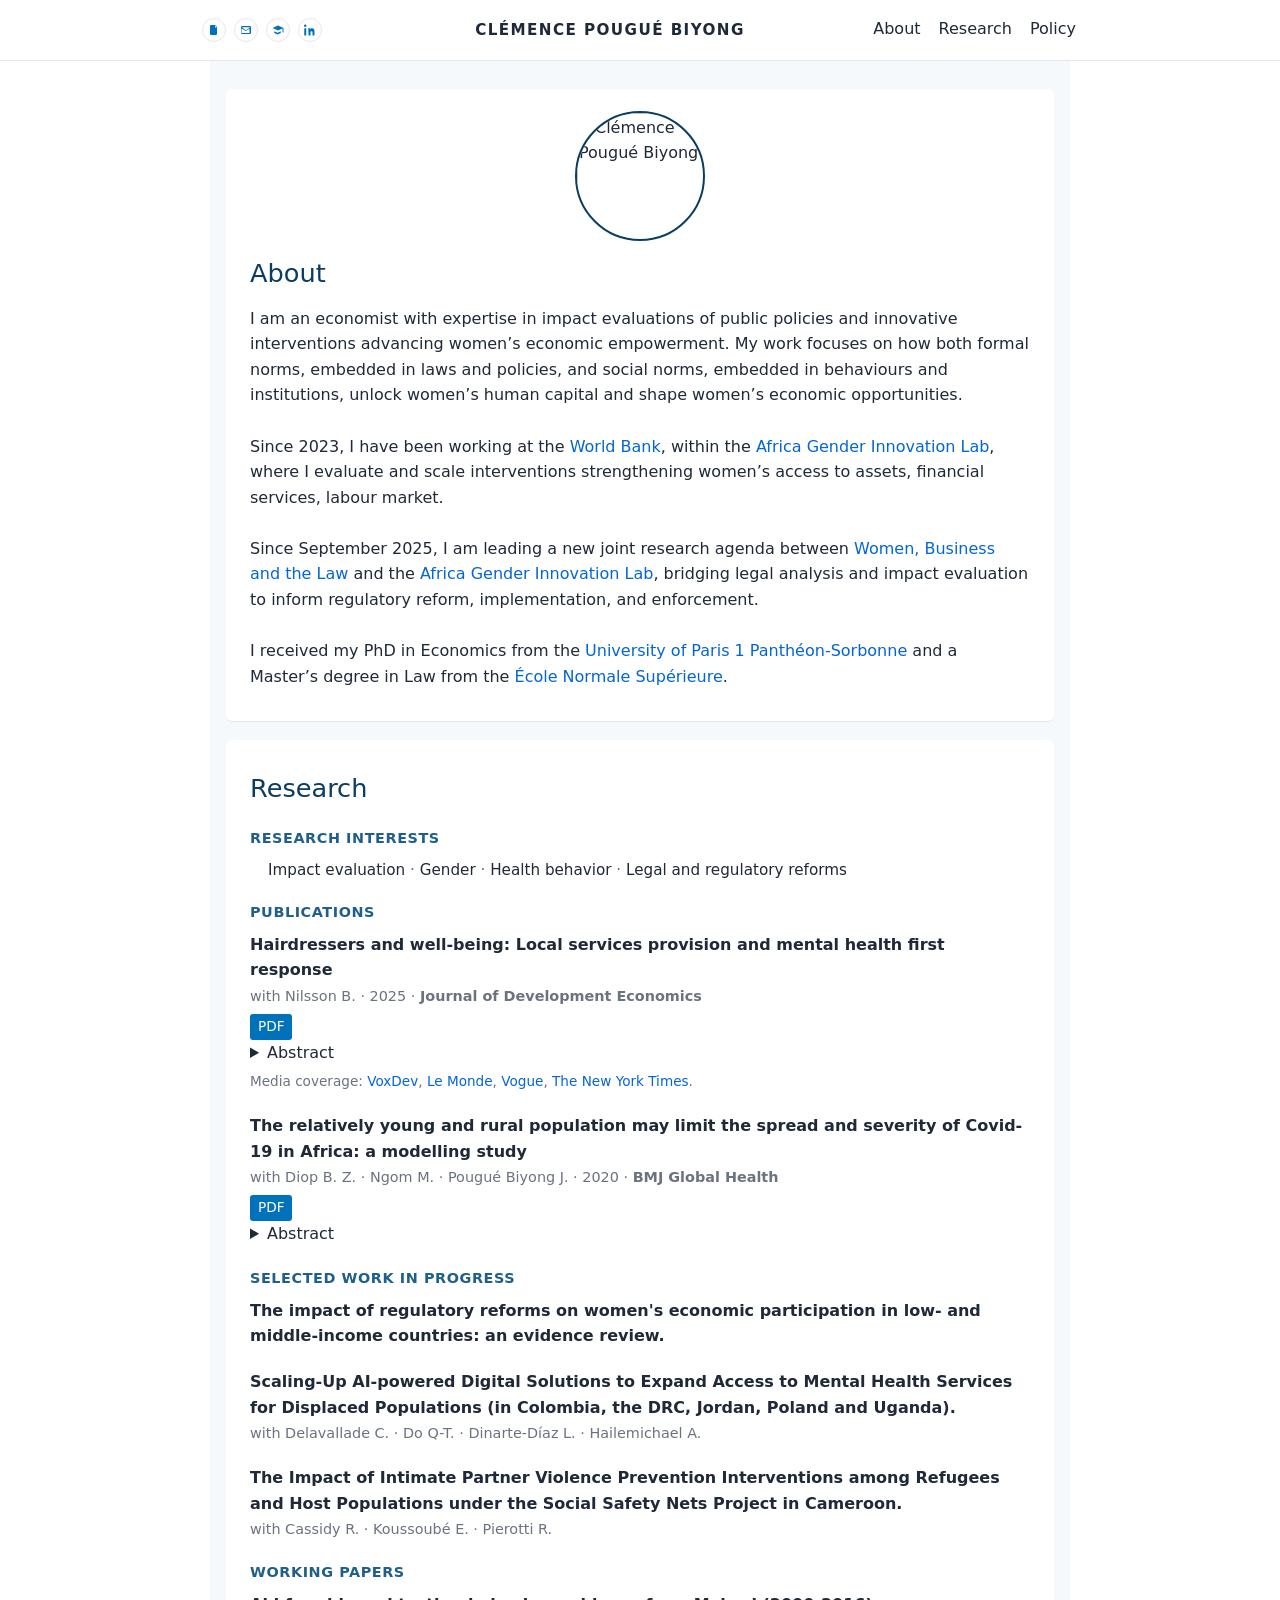
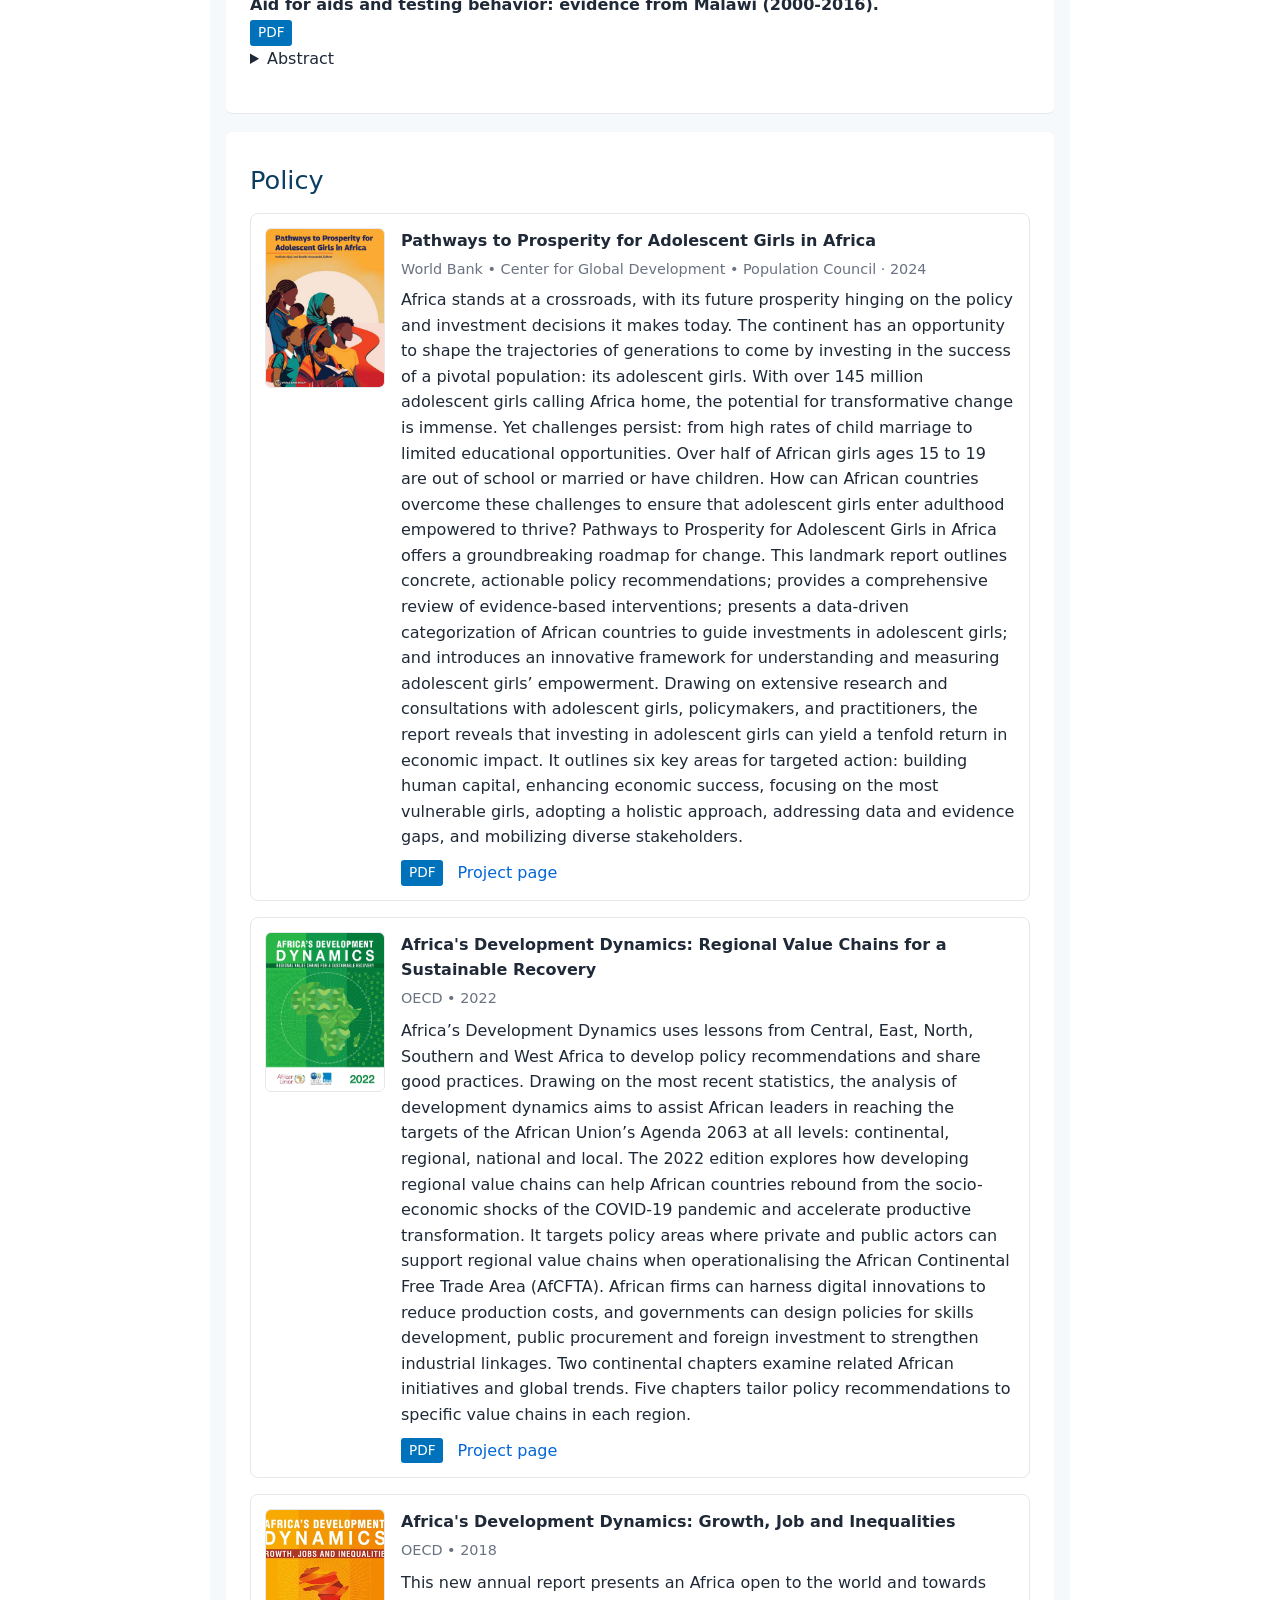
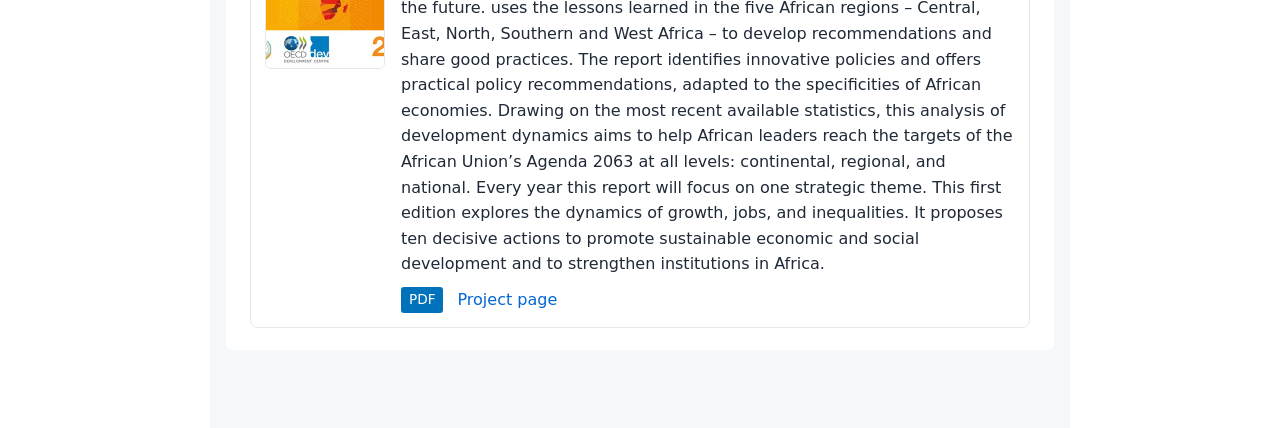
==== commit b1c92061: "Update index.html" ====
--- a/index.html
+++ b/index.html
@@ -192,7 +192,7 @@
 
   <div class="paper">
     <div class="paper-title">
-     The impact of regulatory reforms on women's economic participation in developing countries: an evidence review.
+     The impact of regulatory reforms on women's economic participation in low- and middle-income countries: an evidence review.
     </div>
     </div>
 
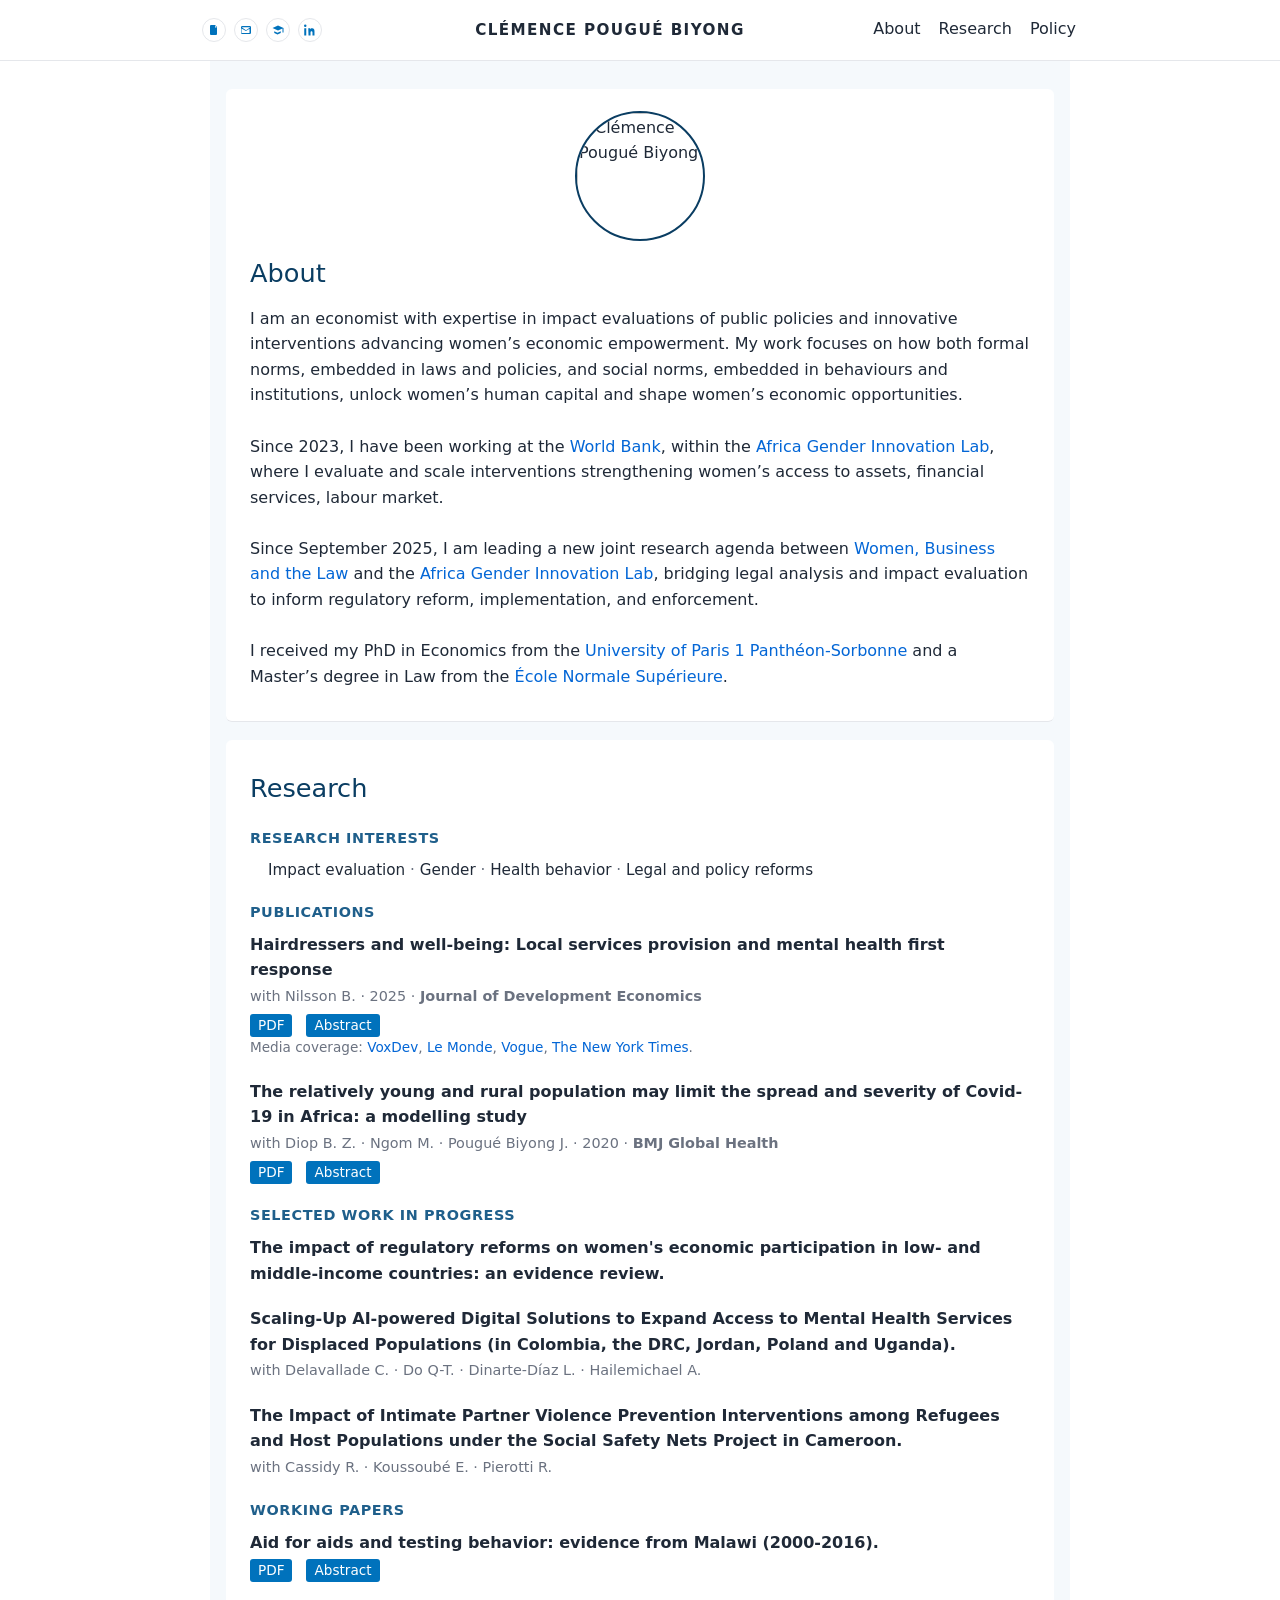
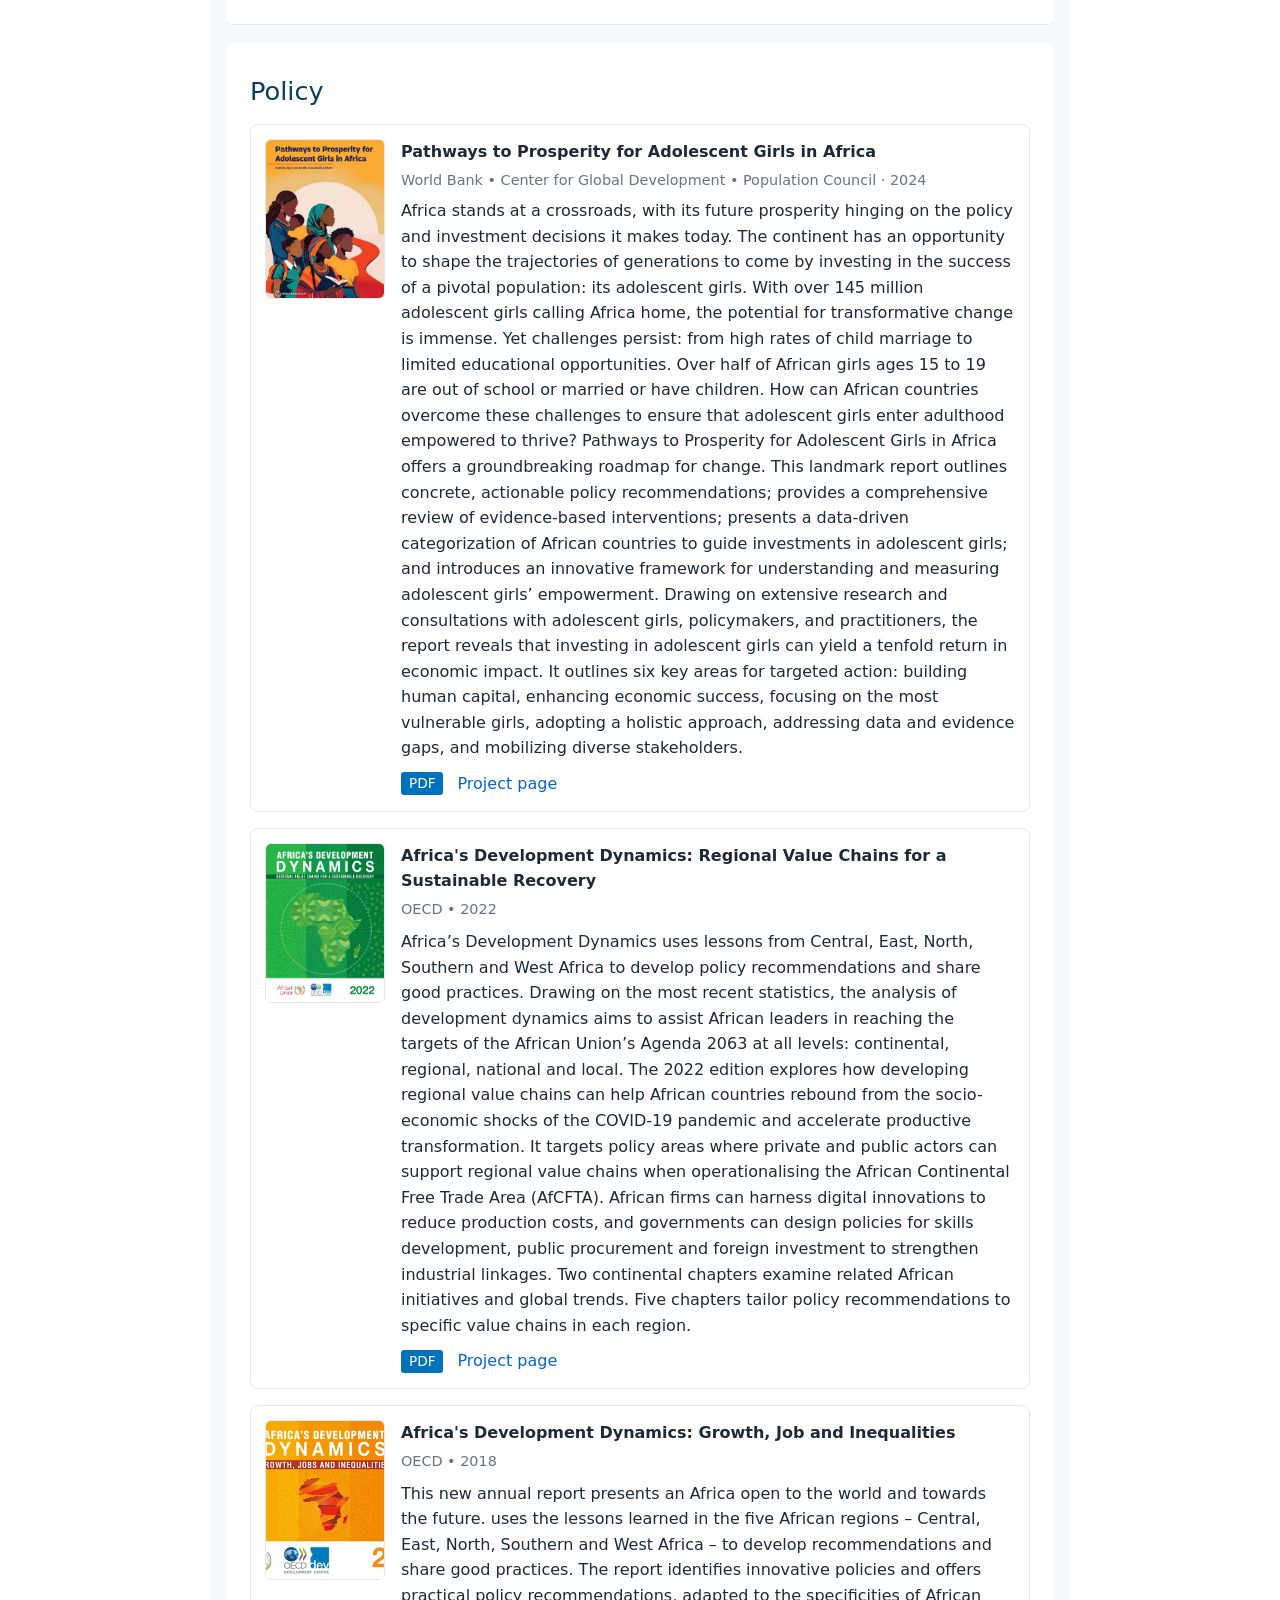
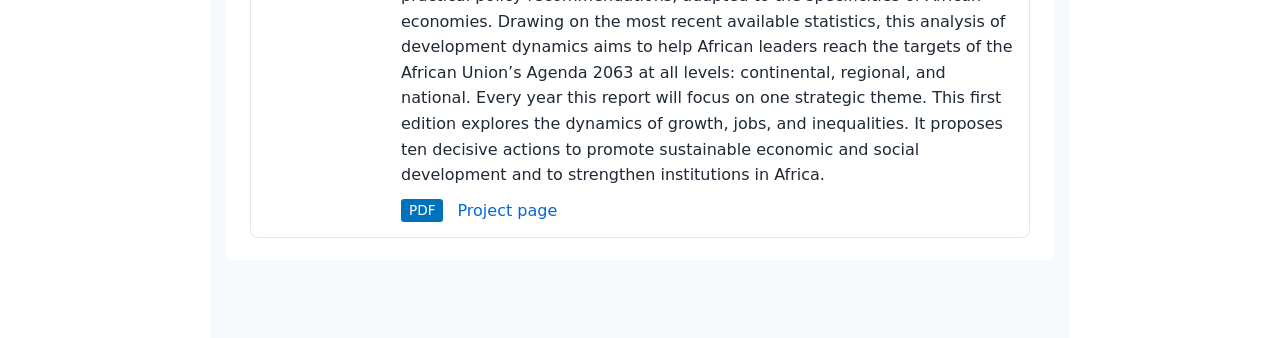
==== commit b7483863: "Update index.html" ====
--- a/index.html
+++ b/index.html
@@ -116,7 +116,7 @@
    <span>Impact evaluation</span>
   <span>Gender</span>
   <span>Health behavior</span>
-  <span>Legal and regulatory reforms</span>
+  <span>Legal and policy reforms</span>
 </div>
 
 
--- a/assets/css/onepage.css
+++ b/assets/css/onepage.css
@@ -387,7 +387,10 @@
 }
 
 .onepage .paper-links{
-  margin-bottom: 6px;
+  display: flex;
+  align-items: center;
+  gap: 8px;              /* space between PDF and Abstract */
+  margin-top: 4px;
 }
 
 .onepage .pdf-link{
@@ -501,5 +504,38 @@
   }
 }
 
-
-
+/* Abstract toggle styled like PDF button */
+.onepage .abstract-toggle summary{
+  cursor: pointer;
+  display: inline-block;
+  padding: 2px 8px;
+  background: var(--wb-blue);
+  color: #fff;
+  font-size: 0.85rem;
+  border-radius: 3px;
+  margin-left: 0; 
+}
+
+.onepage .abstract-toggle summary::-webkit-details-marker{
+  display: none;
+}
+
+.onepage .abstract-toggle[open] summary{
+  background: var(--wb-blue-dark);
+}
+
+.onepage .abstract-toggle p{
+  margin: 8px 0 0;
+  padding-left: 12px;
+  border-left: 2px solid var(--border);
+  color: var(--text);
+  max-width: 700px;
+}
+
+.onepage .pdf-link,
+.onepage .abstract-toggle summary{
+  line-height: 1.4;
+}
+
+
+
--- a/assets/css/onepage.css
+++ b/assets/css/onepage.css
@@ -387,7 +387,10 @@
 }
 
 .onepage .paper-links{
-  margin-bottom: 6px;
+  display: flex;
+  align-items: center;
+  gap: 8px;              /* space between PDF and Abstract */
+  margin-top: 4px;
 }
 
 .onepage .pdf-link{
@@ -501,5 +504,38 @@
   }
 }
 
-
-
+/* Abstract toggle styled like PDF button */
+.onepage .abstract-toggle summary{
+  cursor: pointer;
+  display: inline-block;
+  padding: 2px 8px;
+  background: var(--wb-blue);
+  color: #fff;
+  font-size: 0.85rem;
+  border-radius: 3px;
+  margin-left: 0; 
+}
+
+.onepage .abstract-toggle summary::-webkit-details-marker{
+  display: none;
+}
+
+.onepage .abstract-toggle[open] summary{
+  background: var(--wb-blue-dark);
+}
+
+.onepage .abstract-toggle p{
+  margin: 8px 0 0;
+  padding-left: 12px;
+  border-left: 2px solid var(--border);
+  color: var(--text);
+  max-width: 700px;
+}
+
+.onepage .pdf-link,
+.onepage .abstract-toggle summary{
+  line-height: 1.4;
+}
+
+
+
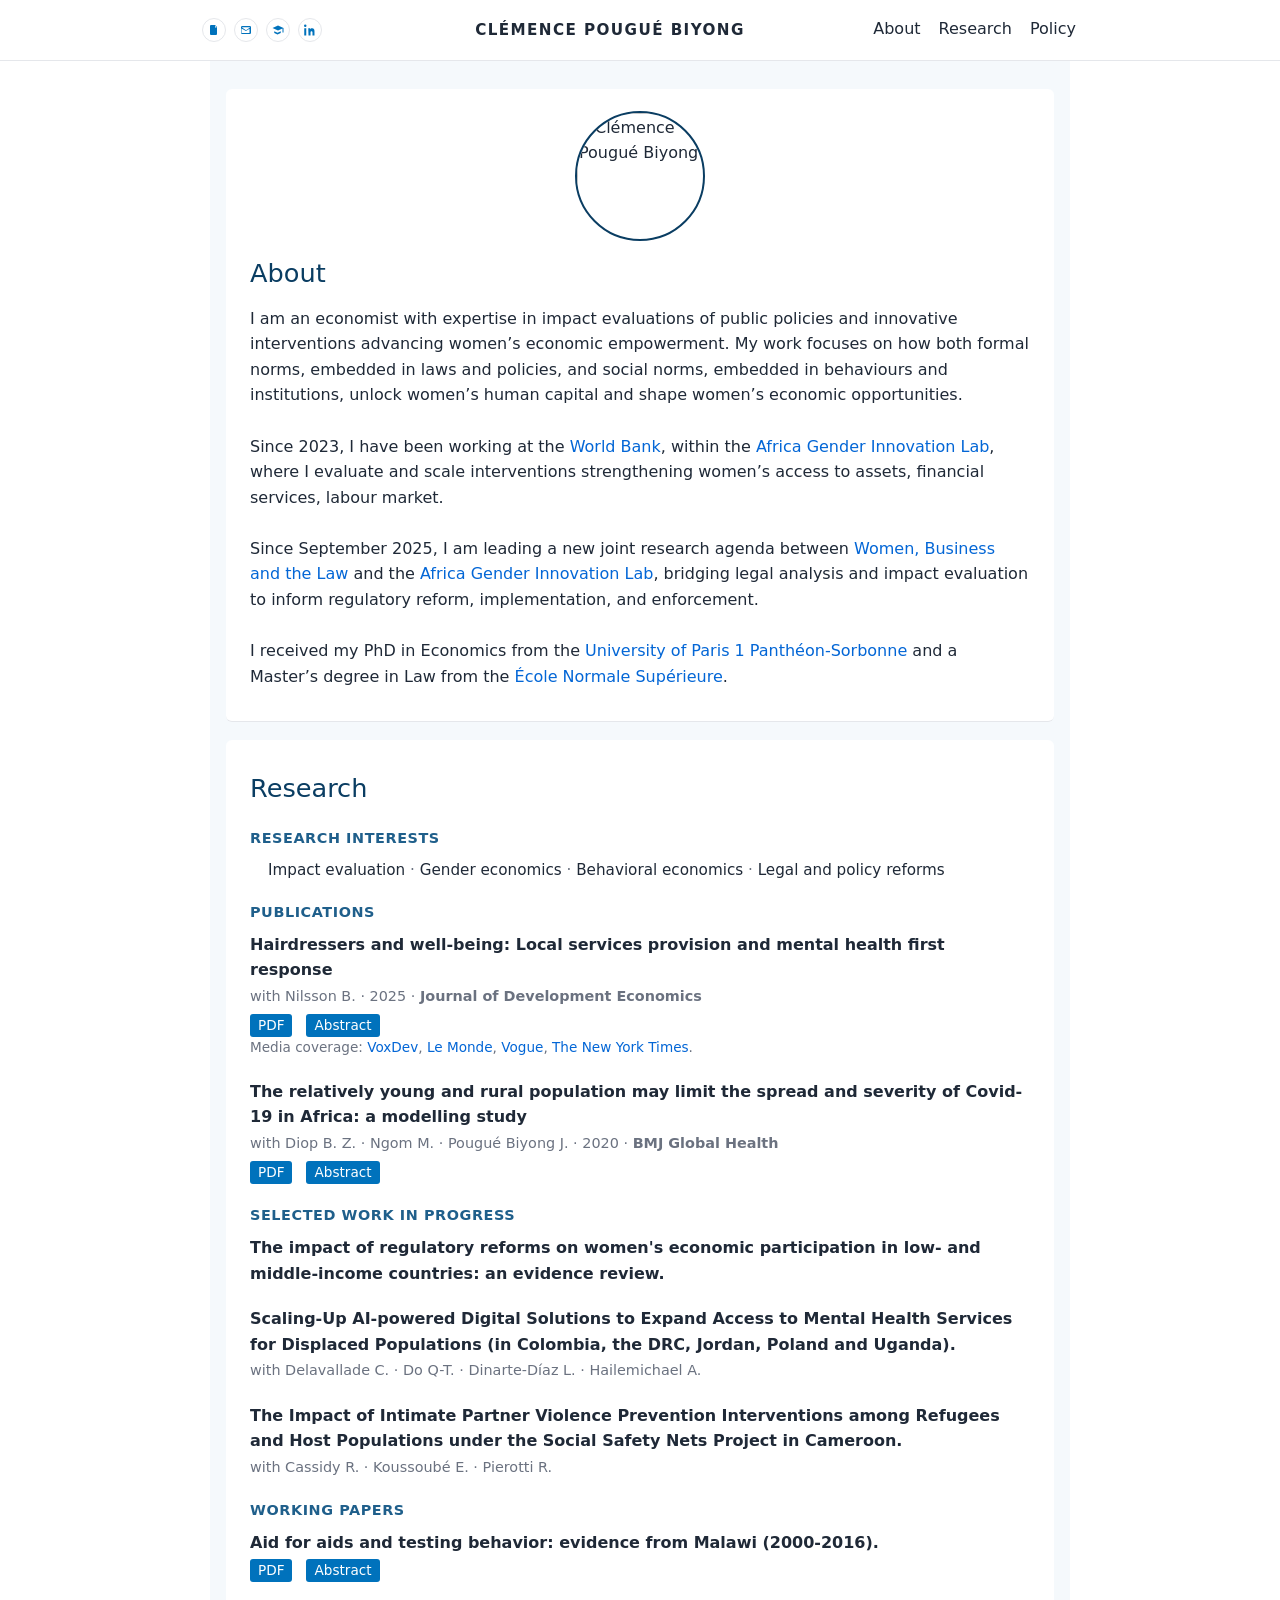
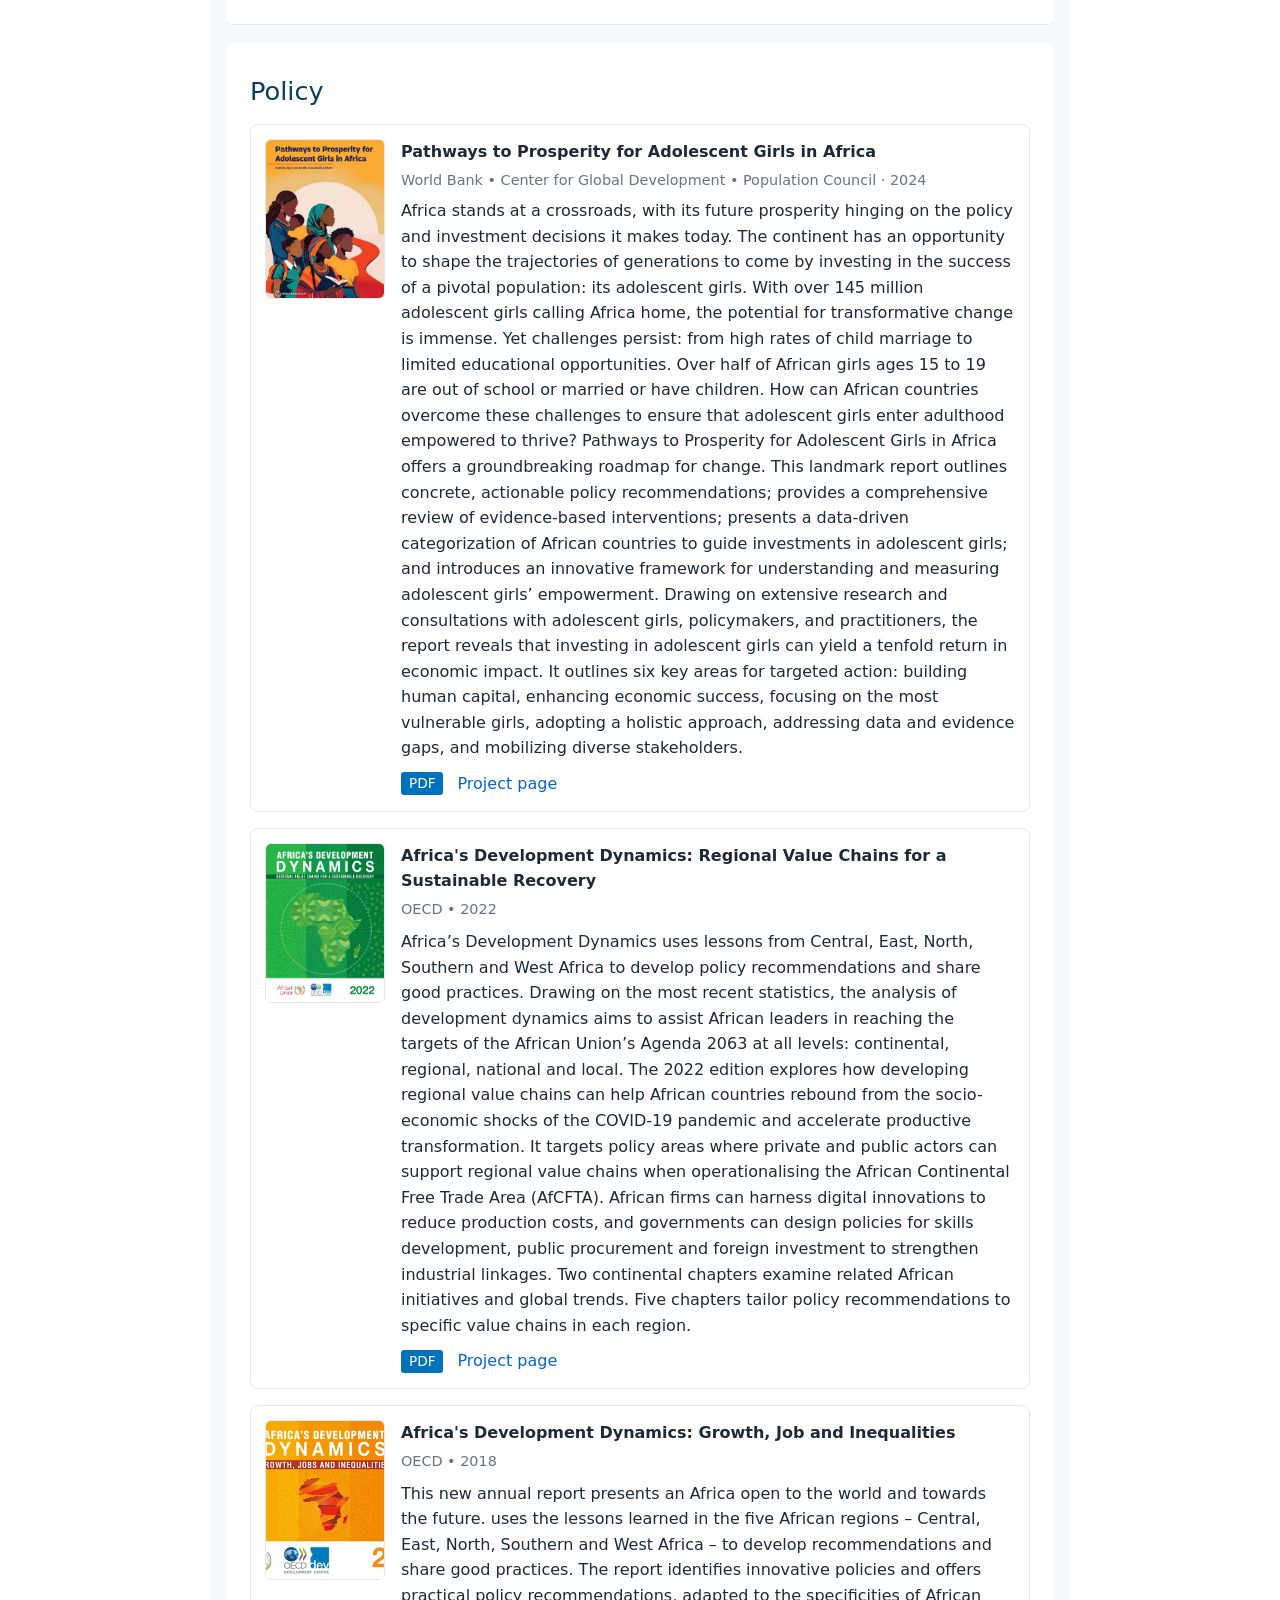
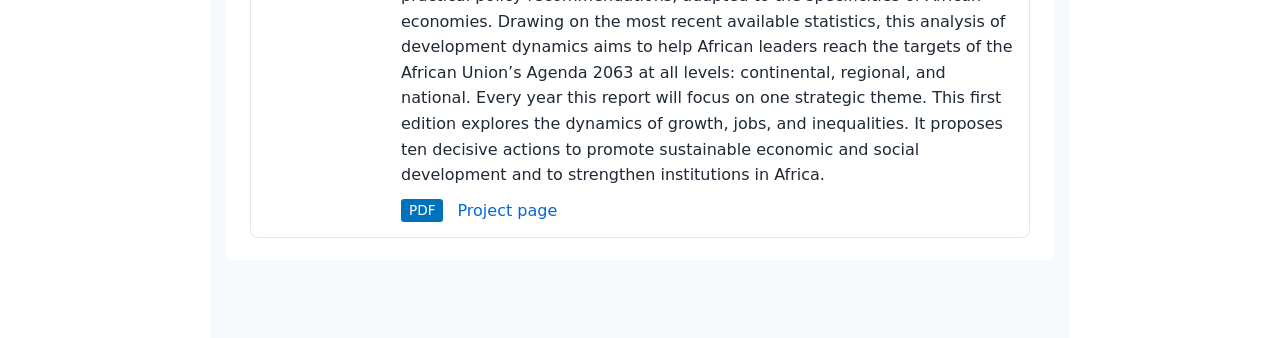
==== commit e97f07f9: "Update index.html" ====
--- a/index.html
+++ b/index.html
@@ -114,8 +114,8 @@
   <div class="subhead">Research interests</div>
   <div class="research-interests">
    <span>Impact evaluation</span>
-  <span>Gender</span>
-  <span>Health behavior</span>
+  <span>Gender economics</span>
+  <span>Behavioral economics</span>
   <span>Legal and policy reforms</span>
 </div>
 
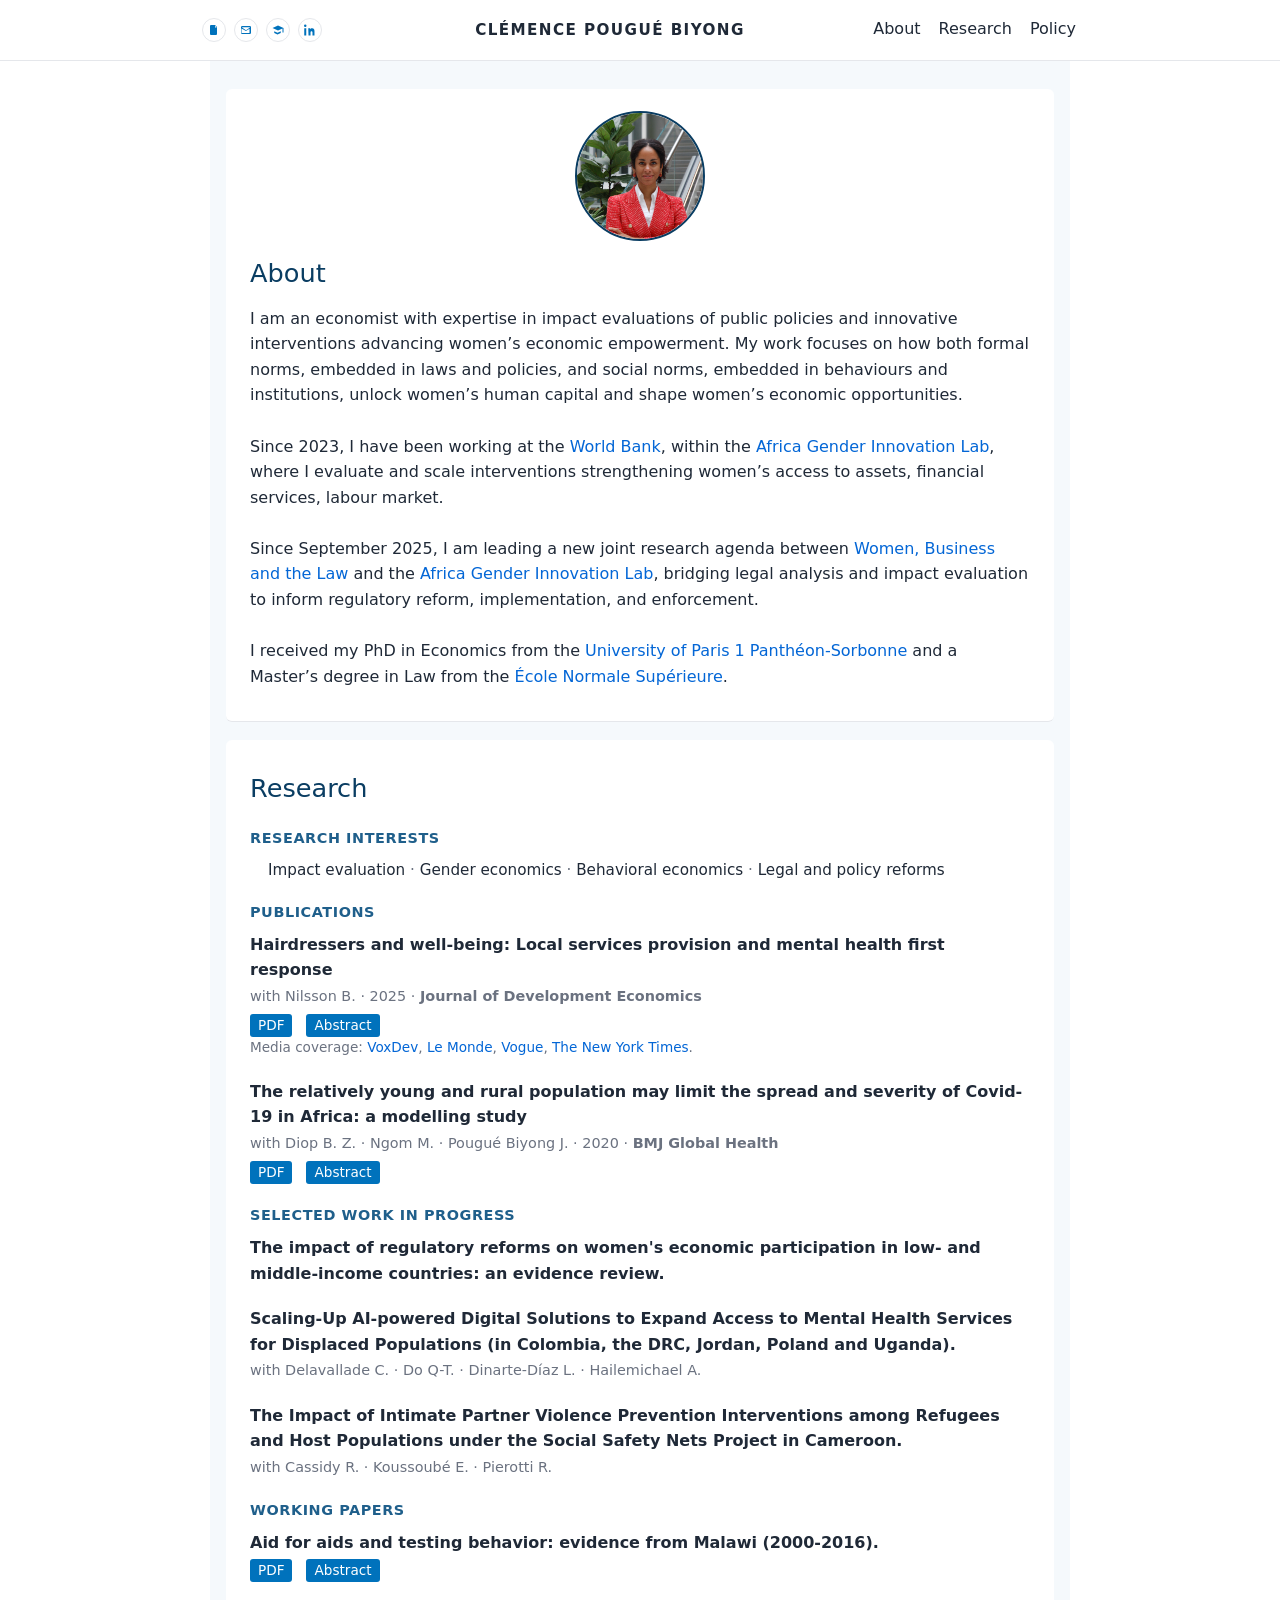
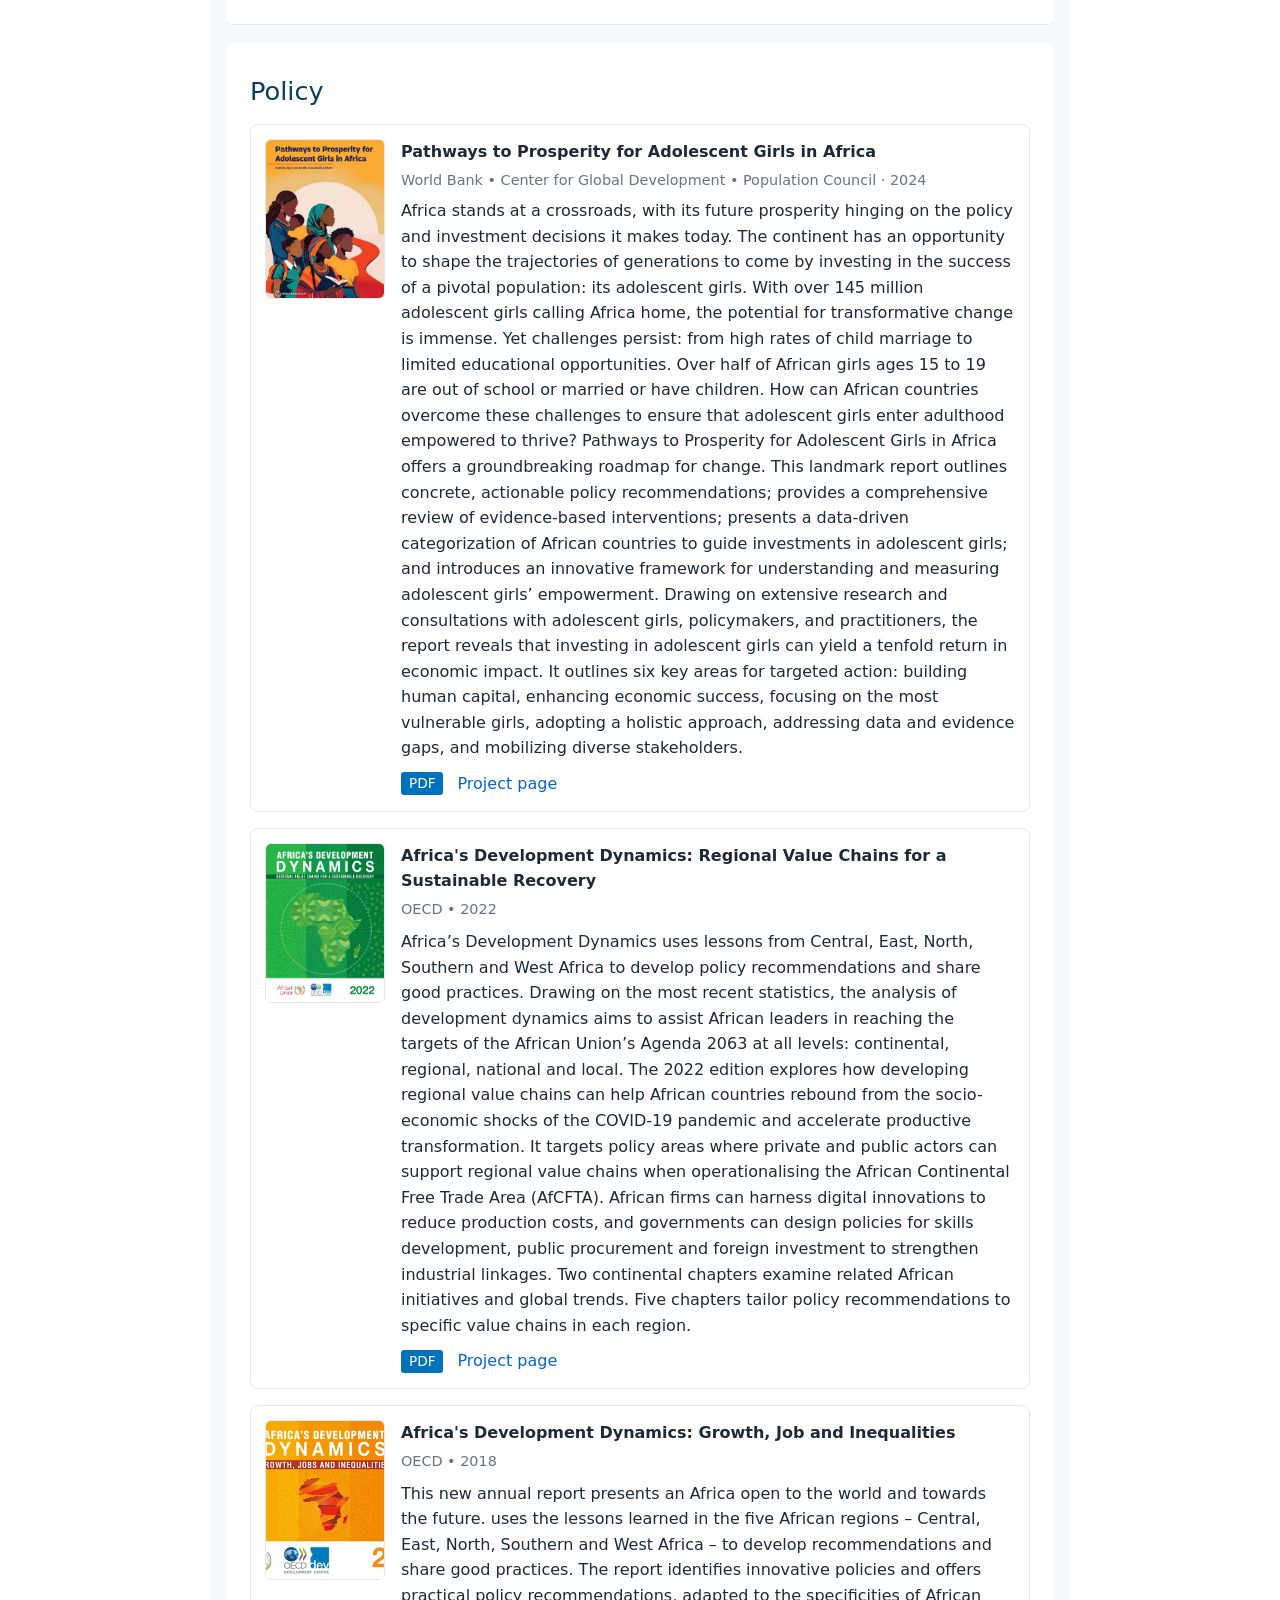
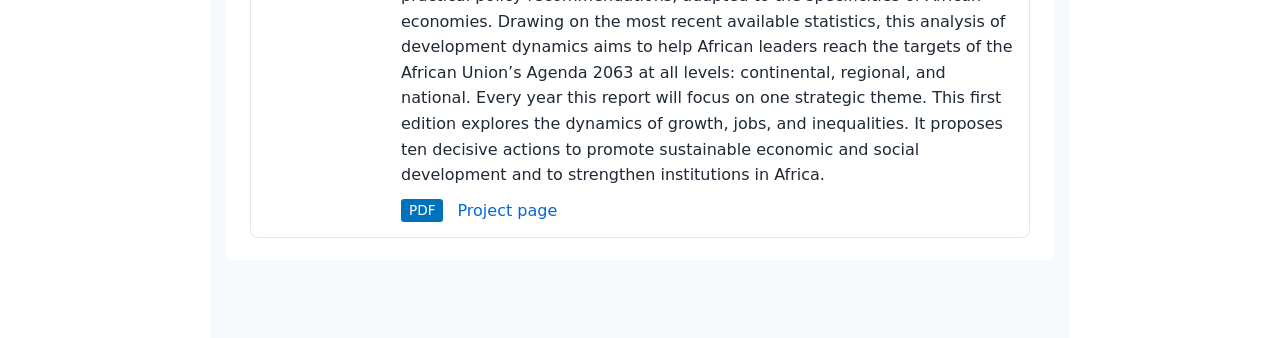
==== commit ddf08c84: "Update index.html" ====
--- a/index.html
+++ b/index.html
@@ -74,7 +74,7 @@
 
     <!-- ABOUT -->
    <section id="about" class="section">
-       <img src="assets/img/Photo.jpeg"
+       <img src="assets/img/photo.JPG"
        alt="Clémence Pougué Biyong"
        class="about-photo about-photo-top">
 
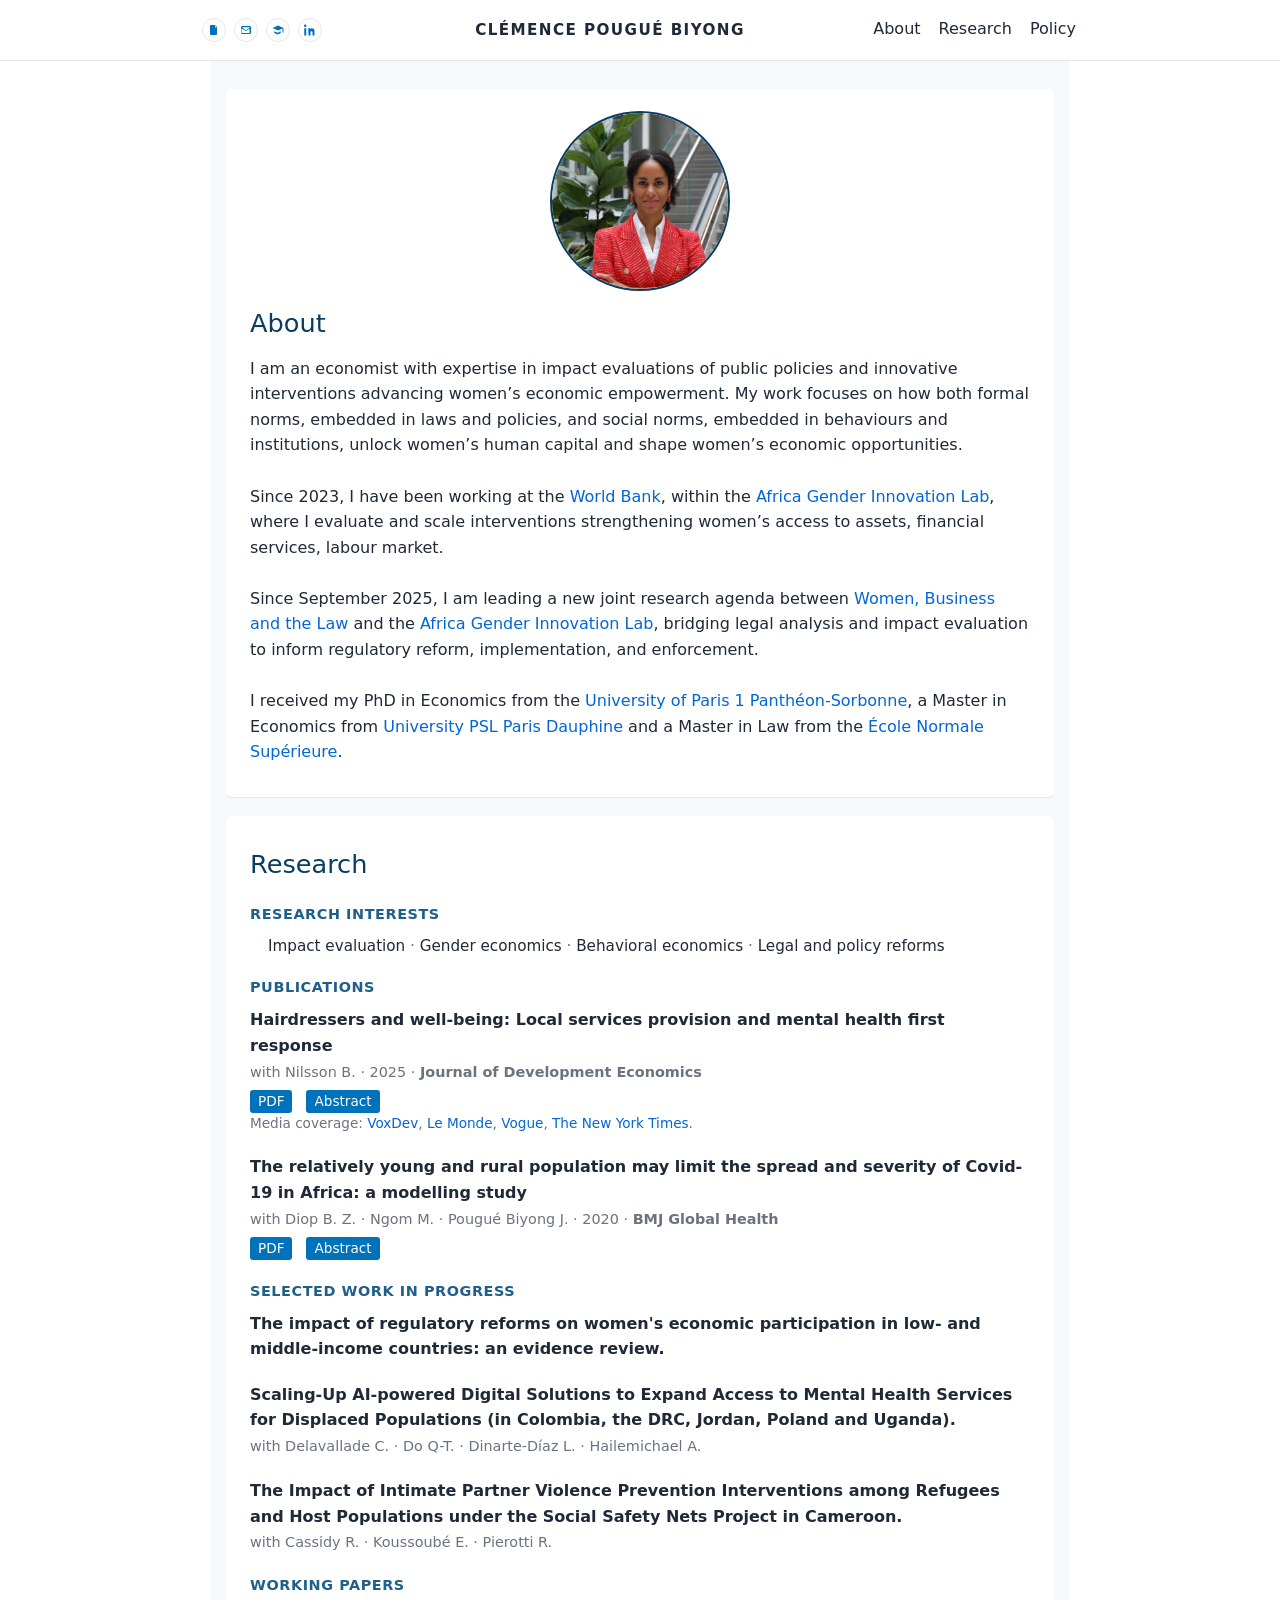
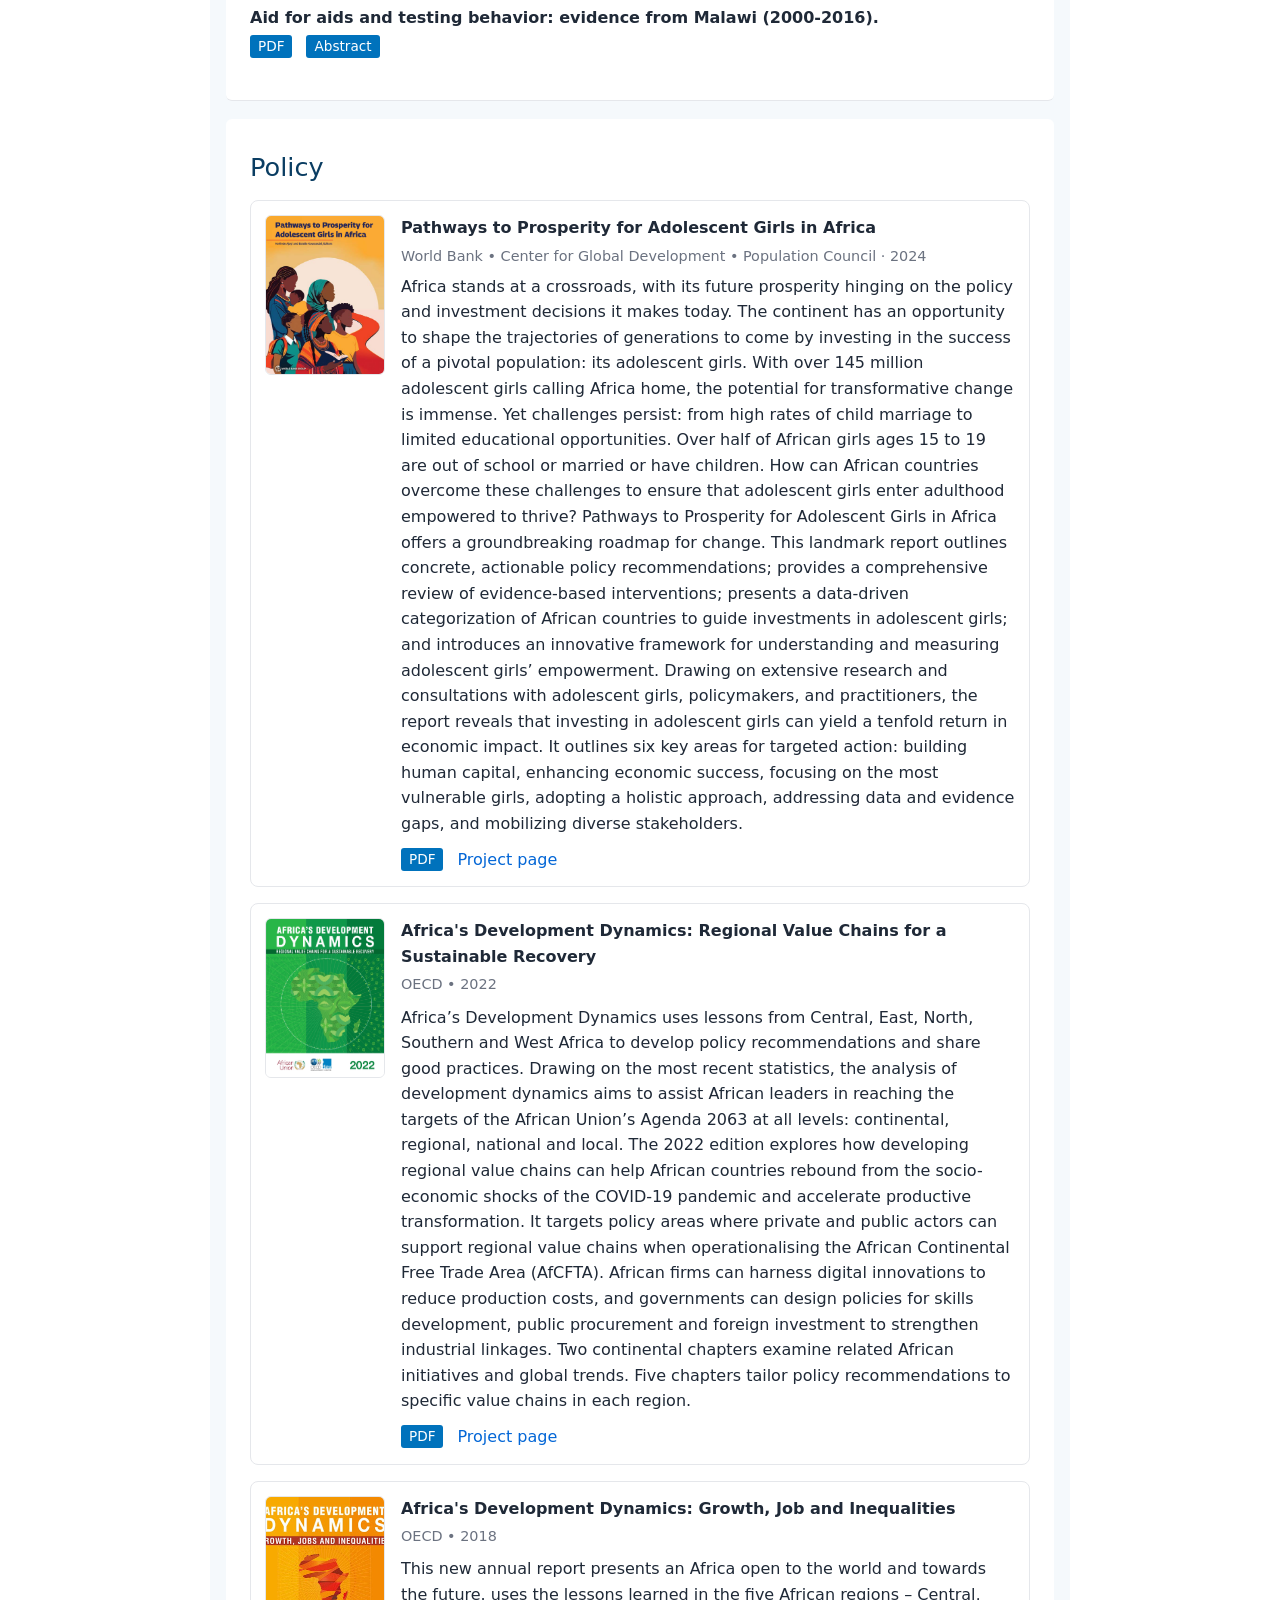
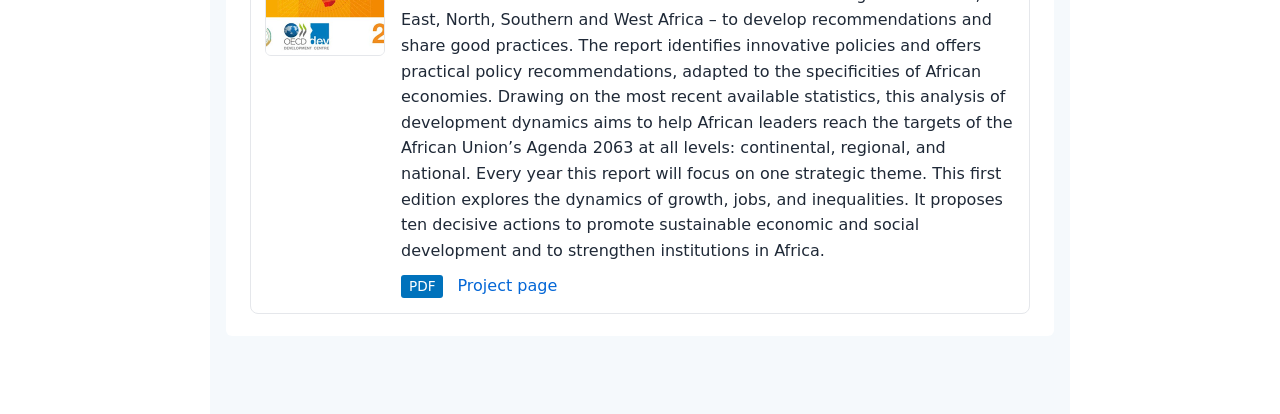
==== commit 7dba4a13: "Revise educational qualifications in index.html Updated educational background with new degree infor" ====
--- a/index.html
+++ b/index.html
@@ -98,8 +98,8 @@
   bridging legal analysis and impact evaluation to inform regulatory reform, implementation, and enforcement.<br><br>
  
   I received my PhD in Economics from the
-  <a href="https://centredeconomiesorbonne.cnrs.fr/en/home/" target="_blank" rel="noopener">University of Paris 1 Panthéon-Sorbonne</a> and a Master’s degree in Law from the
-  <a href="https://www.ens-rennes.fr/" target="_blank" rel="noopener">École Normale Supérieure</a>.
+  <a href="https://centredeconomiesorbonne.cnrs.fr/en/home/" target="_blank" rel="noopener">University of Paris 1 Panthéon-Sorbonne</a>, a Master in Economics from  <a href="https://dauphine.psl.eu/en/training/masters-degrees/international-affairs-and-development/international-economic-development-111-masters-year-2" target="_blank" rel="noopener">University PSL Paris Dauphine</a> 
+       and a Master in Law from the <a href="https://www.ens-rennes.fr/" target="_blank" rel="noopener">École Normale Supérieure</a>.
     </p>
   </div>
 
--- a/assets/css/onepage.css
+++ b/assets/css/onepage.css
@@ -349,8 +349,8 @@
 
 /* Keep size discreet */
 .onepage .about-photo{
-  width: 130px;
-  height: 130px;
+  width: 180px;
+  height: 180px;
   border-radius: 50%;
   object-fit: cover;
   border: 2px solid #0a3d62; /* marine blue */
--- a/assets/css/onepage.css
+++ b/assets/css/onepage.css
@@ -349,8 +349,8 @@
 
 /* Keep size discreet */
 .onepage .about-photo{
-  width: 130px;
-  height: 130px;
+  width: 180px;
+  height: 180px;
   border-radius: 50%;
   object-fit: cover;
   border: 2px solid #0a3d62; /* marine blue */
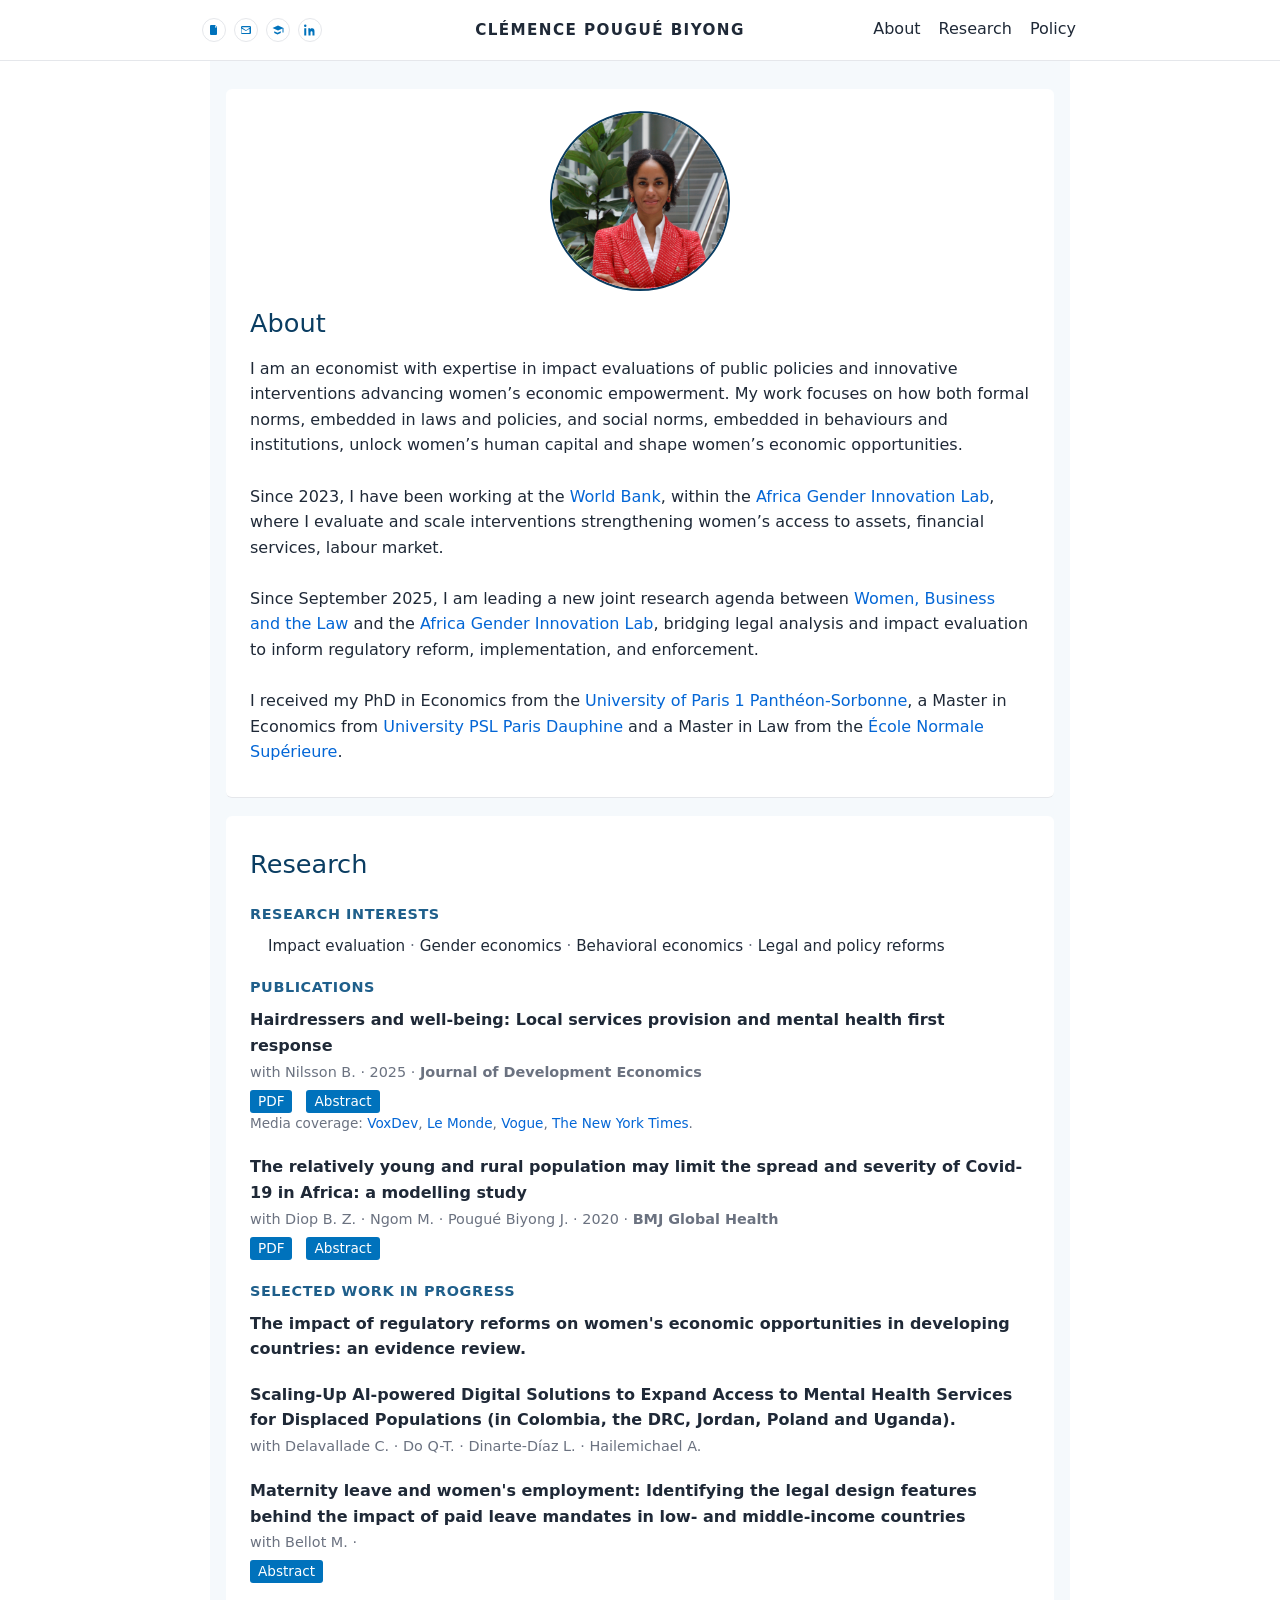
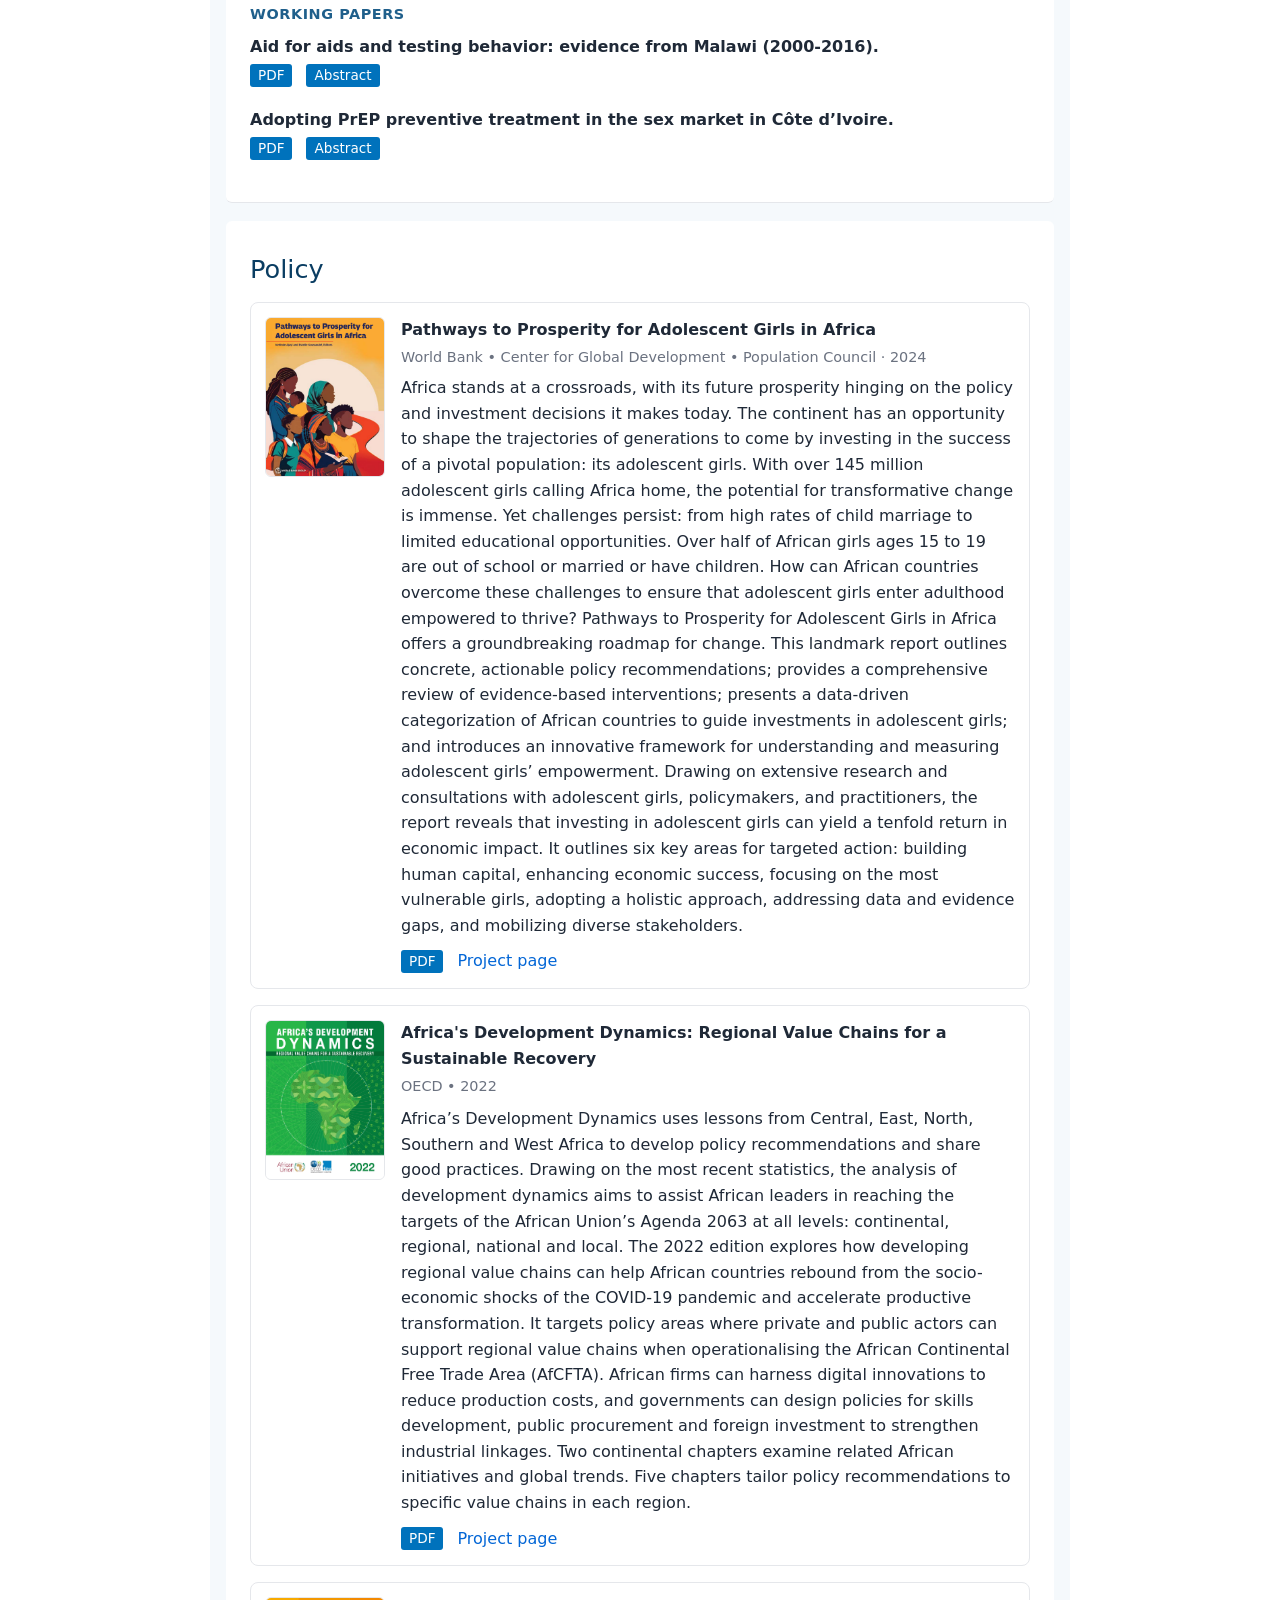
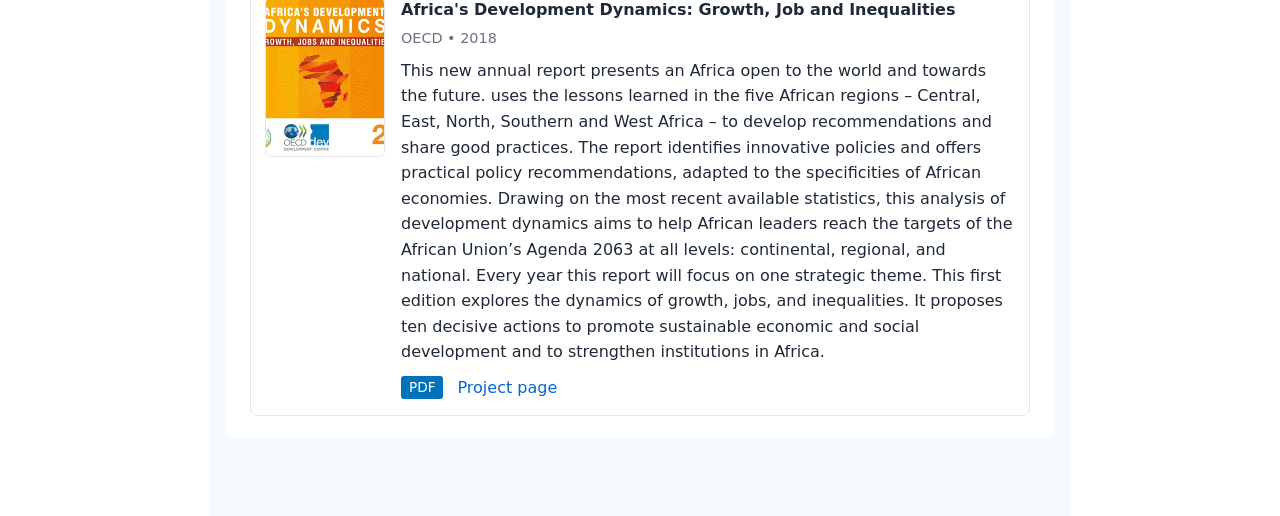
==== commit 26efc8ce: "Revise paper titles and add new abstracts Updated paper titles and added abstracts for new research." ====
--- a/index.html
+++ b/index.html
@@ -192,11 +192,11 @@
 
   <div class="paper">
     <div class="paper-title">
-     The impact of regulatory reforms on women's economic participation in low- and middle-income countries: an evidence review.
-    </div>
-    </div>
-
-    <div class="paper">
+     The impact of regulatory reforms on women's economic opportunities in developing countries: an evidence review.
+    </div>
+    </div>
+
+  <div class="paper">
     <div class="paper-title">
       Scaling-Up AI-powered Digital Solutions to Expand Access to Mental Health Services for Displaced Populations (in Colombia, the DRC, Jordan, Poland and Uganda).
     </div>
@@ -211,14 +211,26 @@
 
   <div class="paper">
     <div class="paper-title">
-      The Impact of Intimate Partner Violence Prevention Interventions among Refugees and Host Populations under the Social Safety Nets Project in Cameroon.
+      Maternity leave and women's employment: Identifying the legal design features behind the impact of paid leave mandates in low- and middle-income countries
     </div>
 
     <div class="paper-meta">
-      <span class="paper-coauthor" href="https://rachelmcassidy.com/" target="_blank" rel="noopener"> with Cassidy R.</span> ·
-      <span class="paper-coauthor" href="https://www.estellekoussoube.com/" target="_blank" rel="noopener"> Koussoubé E.</span> ·
-      <span class="paper-coauthor" href="https://scholar.google.com/citations?user=HZvjn2UAAAAJ&hl=en" target="_blank" rel="noopener"> Pierotti R.</span> 
-   </div>
+      <span class="paper-coauthor" href="" target="_blank" rel="noopener"> with Bellot M.</span> ·
+    </div>
+
+    <div class="paper-links">
+      <details class="abstract-toggle">
+      <summary>Abstract</summary>
+      <p>
+      Paid maternity leave mandates have mixed effects on women’s labor market outcomes in low- and middle-income countries. 
+      Firms may hire fewer women or employ them on worse terms, and women may shift from formal jobs into informal work or self-employment. 
+      Which legal provisions drive these effects: the duration of leave, who bears its cost, or the strength of job protection guarantees upon return? 
+      This project addresses this question through a meta-analysis of impact evaluations of maternity leave, extending beyond LMICs. 
+      It then uses the Women, Business and the Law database to guide an LLM-based prediction of policy effect sizes, and tests the model on countries that recently adopted maternity leave.
+      </p>
+    </details>
+    </div>
+    
   </div>
 
   <!-- Working papers -->
@@ -244,6 +256,26 @@
     </details>
     </div>
   </div>
+
+      <div class="paper">
+    <div class="paper-title">
+      Adopting PrEP preventive treatment in the sex market in Côte d’Ivoire.
+    </div>
+
+    <div class="paper-links">
+      <a class="pdf-link" href="https://www.dropbox.com/s/rek1clpa7g7l5hj/PREP_FSW_2022.pdf?dl=0" target="_blank" rel="noopener">PDF</a>
+      <details class="abstract-toggle">
+      <summary>Abstract</summary>
+      <p>
+     Since 2015, the WHO has been advocating for the dissemination of HIV preventive drugs (Pre-exposure Prophylaxis, PrEP) among Female Sex Workers (FSWs). Yet studies find low adherence among FSWs. This paper tests the hypothesis that the opportunity cost of treatment adherence varies according to FSWs' sexual behavior. 
+        It defines a theoretical framework for preventive treatment adherence. The theory is empirically tested with a simultaneous equations model. It uses a new database collected from November 2019  to April 2021 in San Pedro (Côte d'Ivoire), as part of the project PRINCESSE ANRS 12381. 
+        The attrition to the project captures non-adherence to PrEP. Estimates show that treatment adherence variates with the number of sexual intercourse. Having fewer clients 
+        significantly increases the likelihood of dropping treatment. These results are consistent with theoretical predictions. The effect is stronger for those who do not believe in the treatment efficiency. This paper complements previous studies on PrEP impact on risk compensating behavior among FSWs.
+      </p>
+    </details>
+    </div>
+  </div>
+
 
 
 </section>
